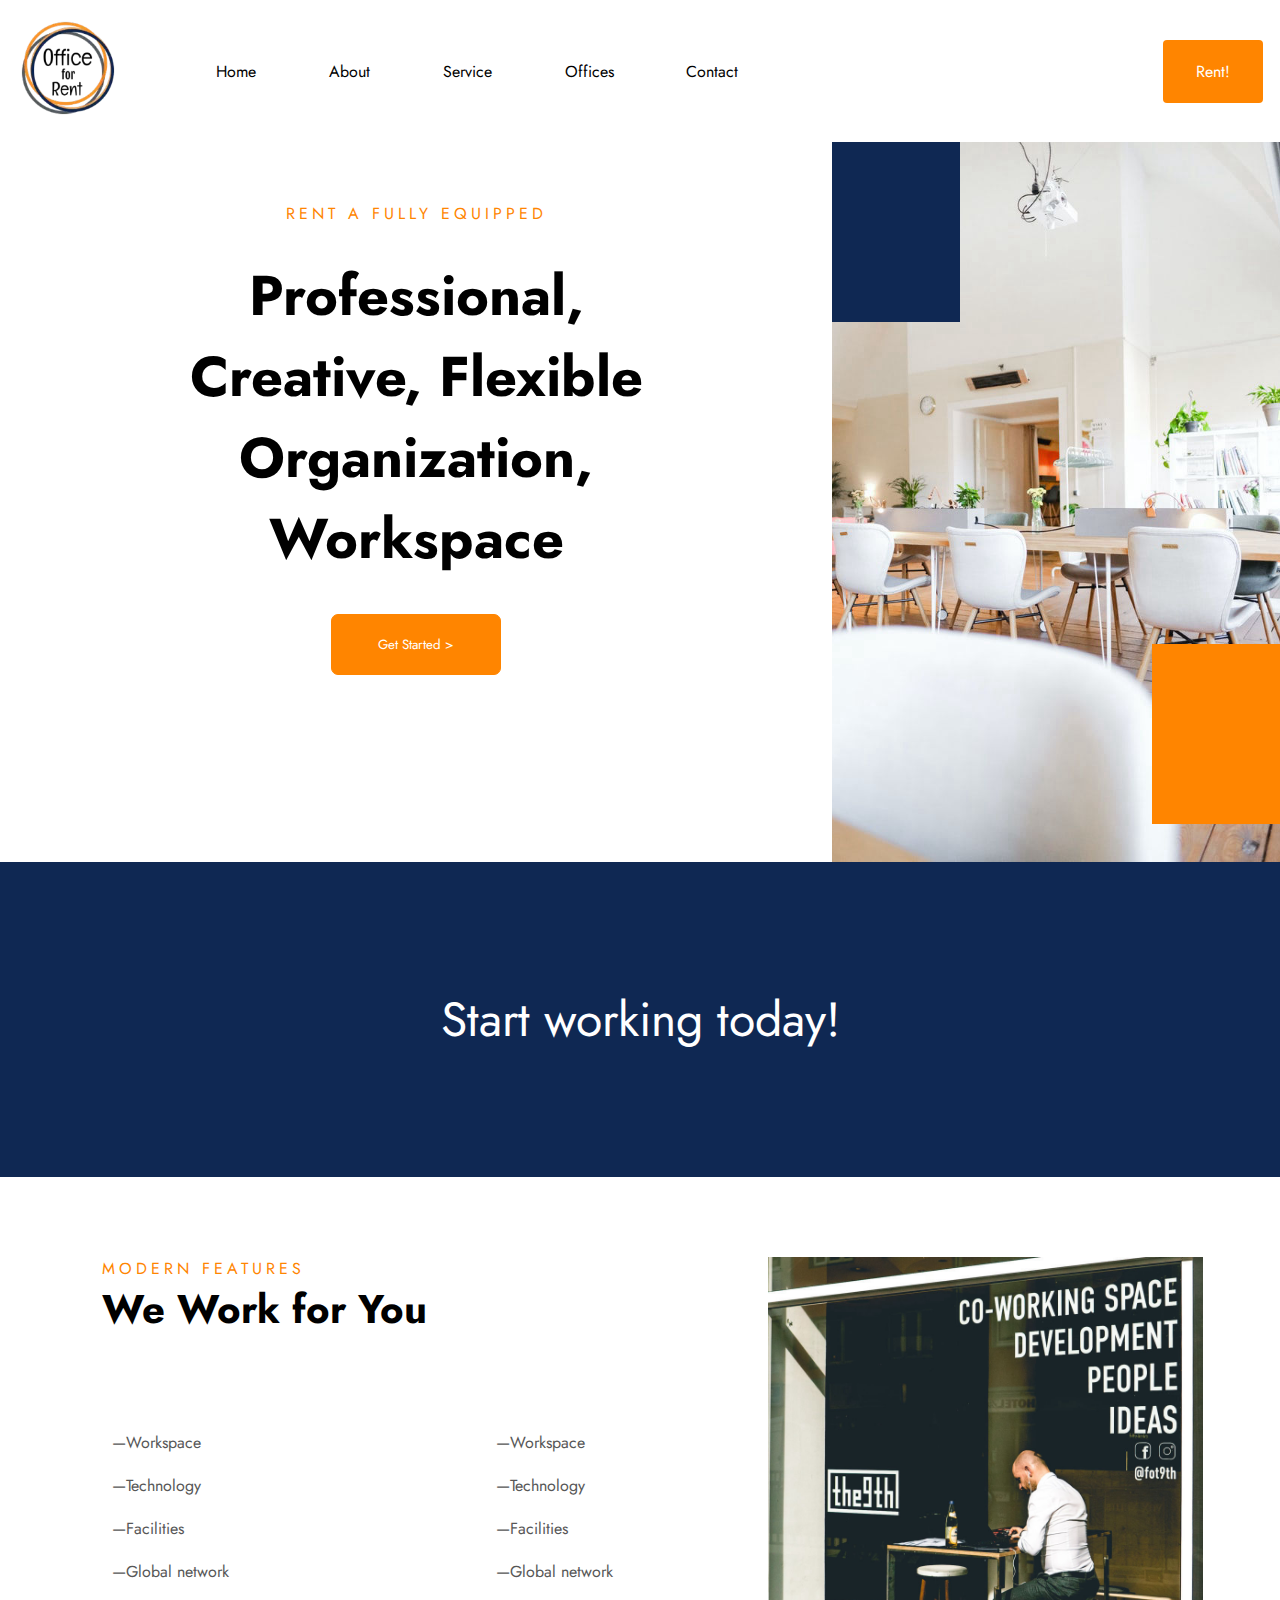
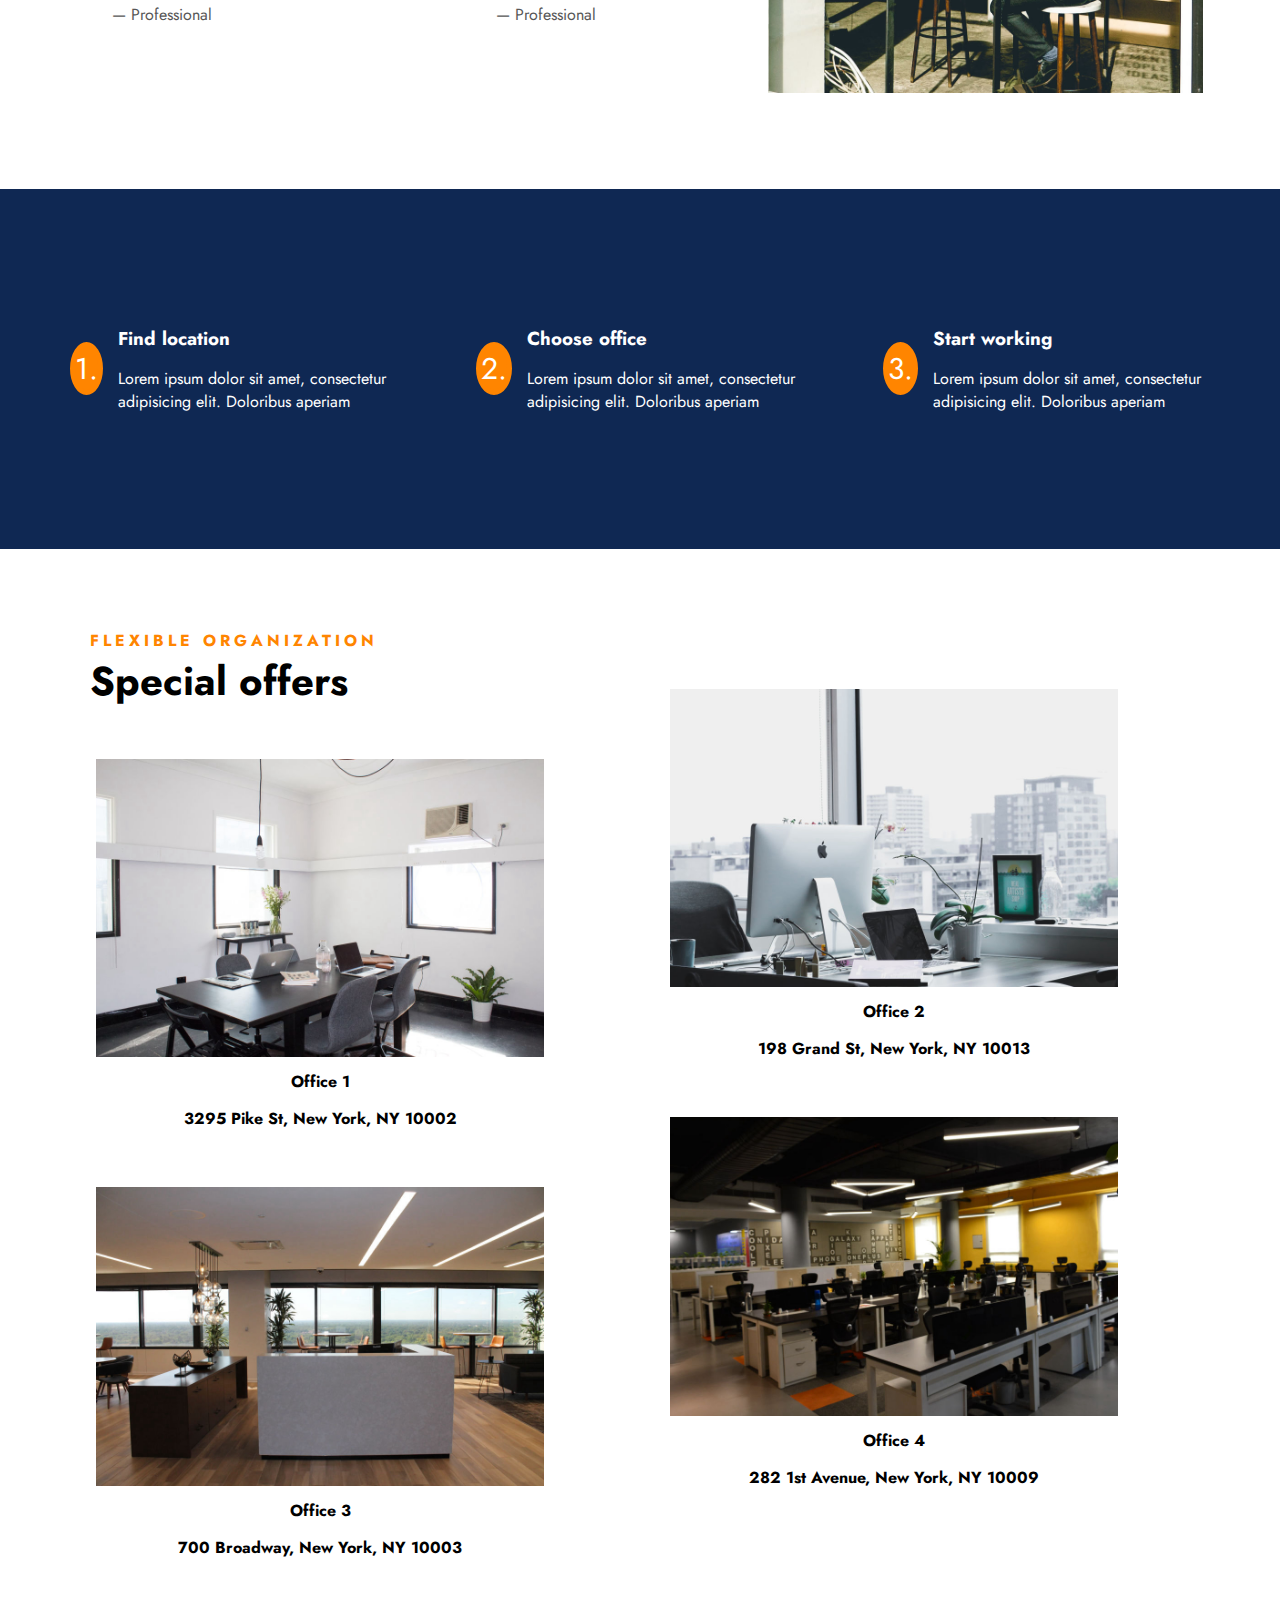
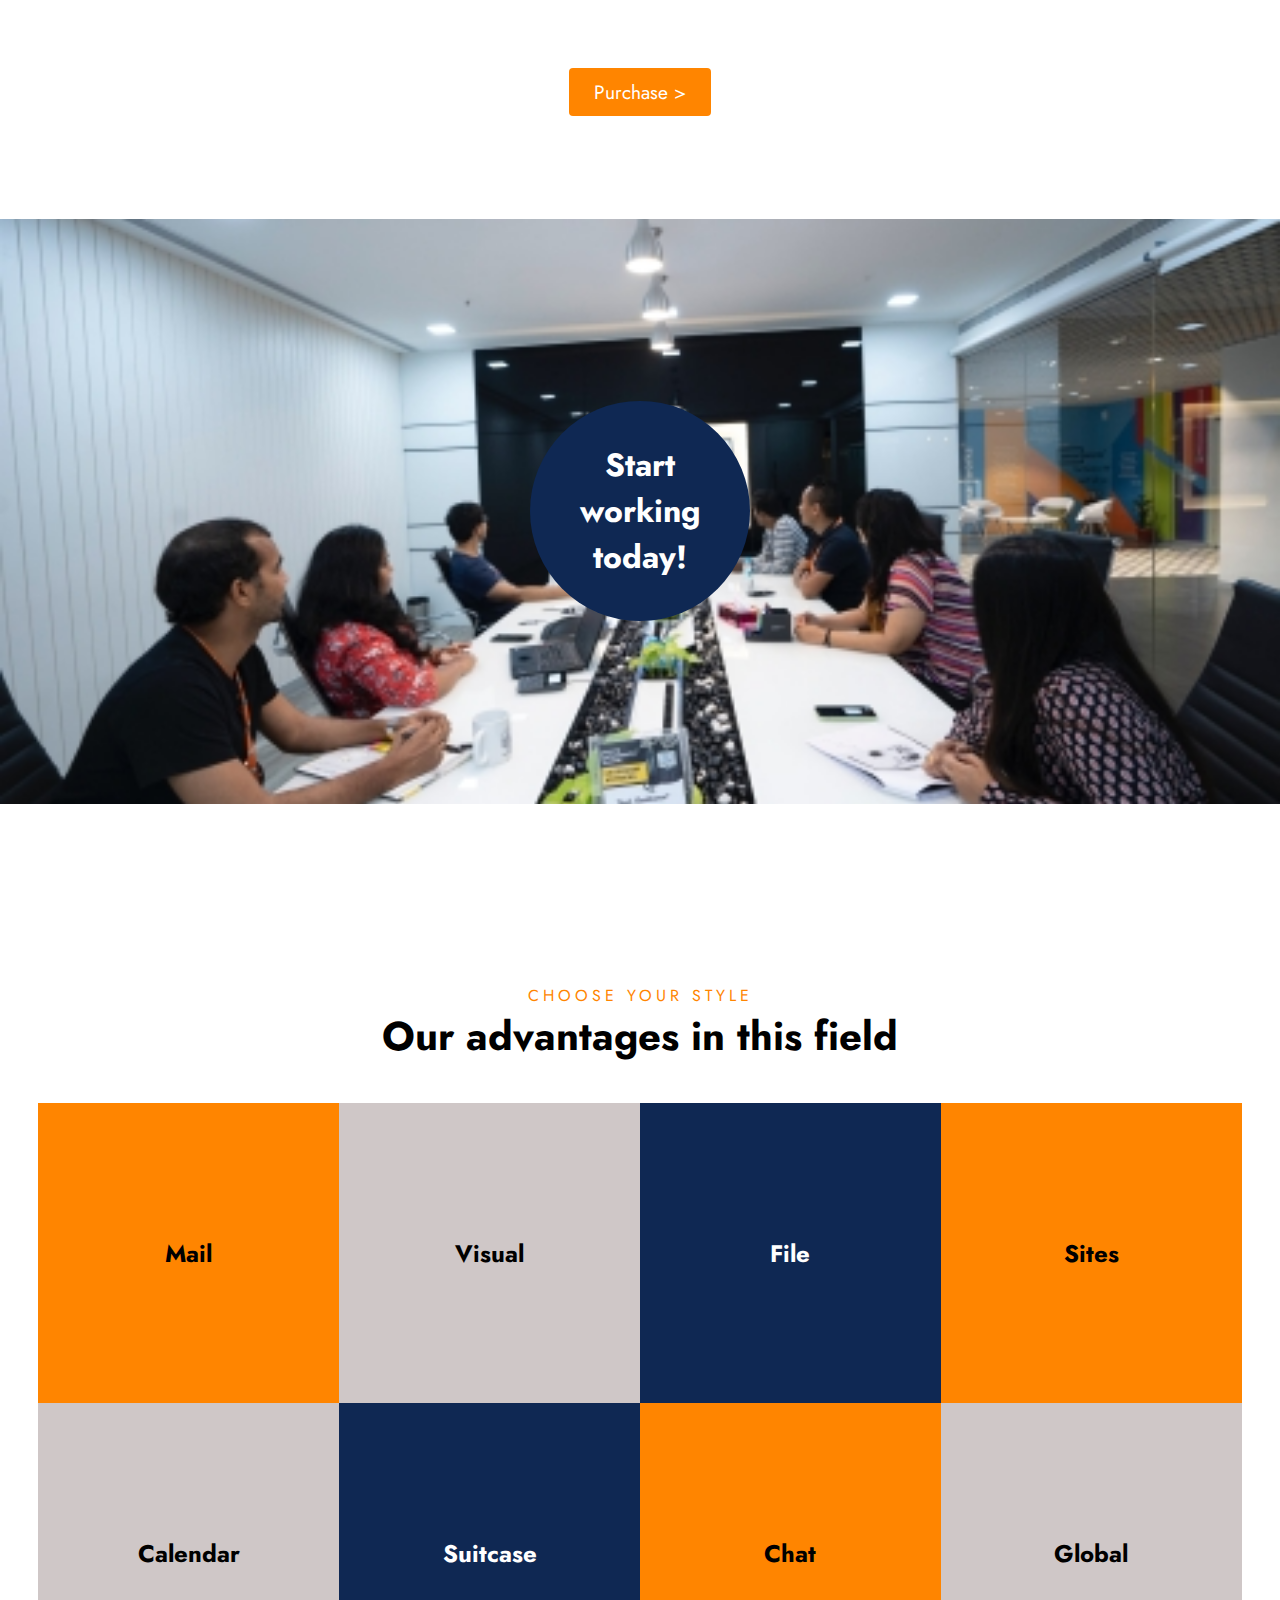
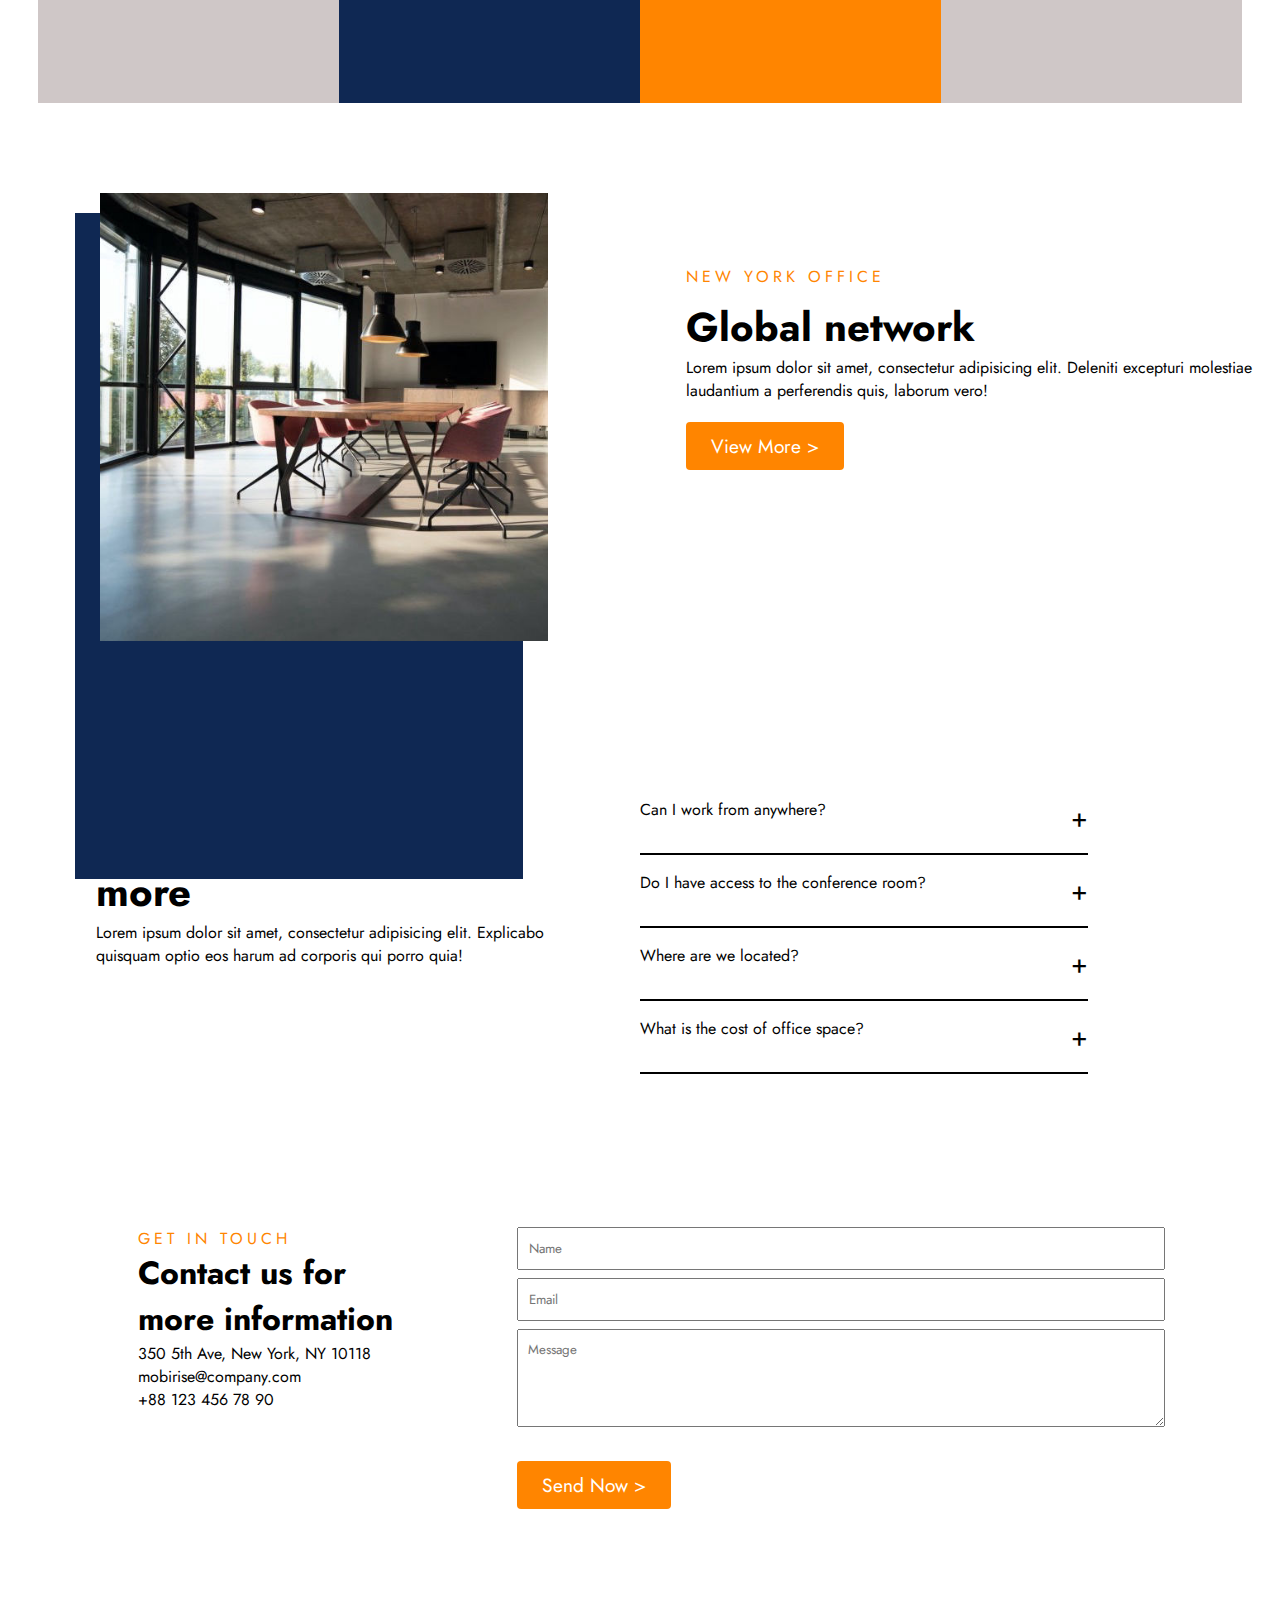
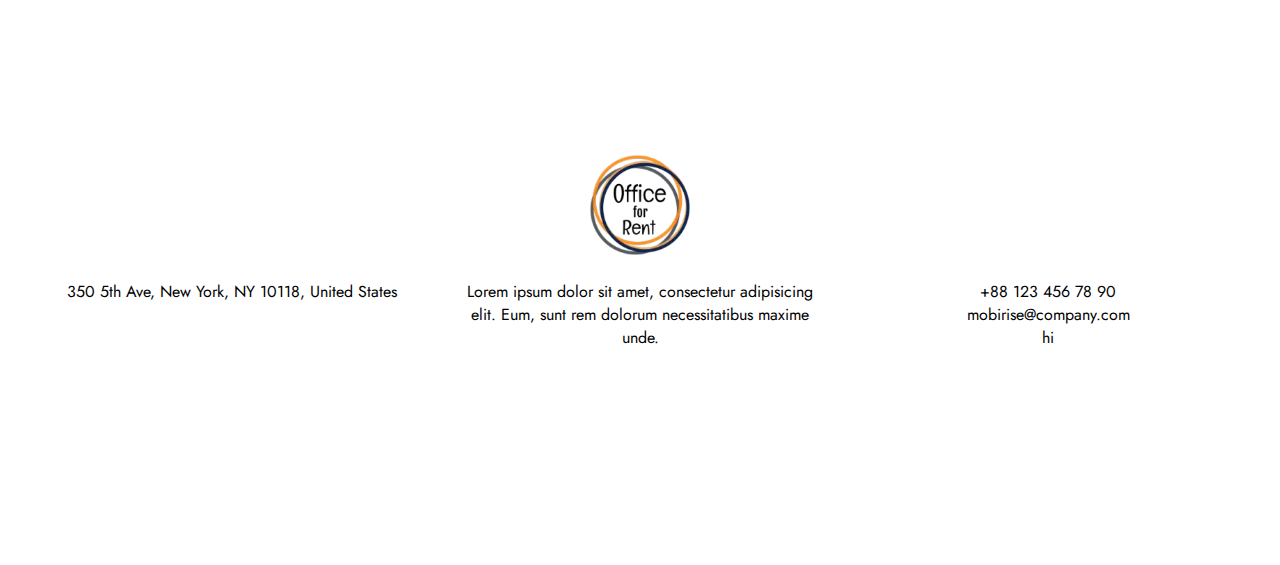
==== index.html @ c6bea509 "Update button index.html" ====
<!DOCTYPE html>
<html lang="en">

<head>
    <meta charset="UTF-8">
    <meta name="viewport" content="width=device-width, initial-scale=1.0">
    <title>home kavi</title>
    <link rel="stylesheet" href="styles.css">
    <link rel="icon" href="./images/logo-rent.png">
    <link rel="preconnect" href="https://fonts.googleapis.com">
    <link rel="preconnect" href="https://fonts.gstatic.com" crossorigin>
    <link href="https://fonts.googleapis.com/css2?family=Jost:ital,wght@0,100..900;1,100..900&display=swap"
        rel="stylesheet">
    <link rel="stylesheet" href="https://cdnjs.cloudflare.com/ajax/libs/font-awesome/6.6.0/css/all.min.css"
        integrity="sha512-Kc323vGBEqzTmouAECnVceyQqyqdsSiqLQISBL29aUW4U/M7pSPA/gEUZQqv1cwx4OnYxTxve5UMg5GT6L4JJg=="
        crossorigin="anonymous" referrerpolicy="no-referrer" />
</head>

<body>
    <header>
        <div class="logo"><img src="./images/logo-rent.png" alt=""></div>
        <nav>
            <a href="#">Home</a>
            <div class="dropdown">
                <a href="#">About</a>
                <div class="dropdown-content">
                    <a href="#" class="about-none">History</a><br>
                    <br>
                    <a href="#" class="about-none">Articles</a><br>
                    <br>
                    <a href="#" class="about-none">Offers</a>
                </div>
            </div>
            <a href="#">Service</a>
            <a href="#">Offices</a>
            <a href="#">Contact</a>
        </nav>
        <div class="rent">Rent!</div>
    </header>
    <main class="main">
        <div class="top-content">
            <div class="tagline1">
                <p>RENT A FULLY EQUIPPED</p>
                <h1>Professional, <br> Creative, Flexible <br> Organization,<br> Workspace</h1>
                <button class="btn">Get Started ></button>
            </div>
            <div class="img1"><img src="./images/img1.jpg" alt="">
                <div class="top-box"></div>
                <div class="bottom-box"></div>
            </div>
        </div>
    </main>
    <div class="start-working-today"> <span>Start working today!</span></div>
    <div class="modern-features">
        <div class="modern-features-content">
            <div class="heading">
                <p class="para-style">MODERN FEATURES</p>
                <h1 class="heading-style">We Work for You</h1>
            </div>
            <div class="unordered-list1">
                <ul>
                    <li>Workspace</li>
                    <li>Technology</li>
                    <li>Facilities</li>
                    <li>Global network</li>
                    <li> Professional</li>
                </ul>
            </div>
            <div class="unordered-list2">
                <ul>
                    <li>Workspace</li>
                    <li>Technology</li>
                    <li>Facilities</li>
                    <li>Global network</li>
                    <li> Professional</li>
                </ul>
            </div>
        </div>
        <div class="modern-features-img">
            <img src="./images/co-working.jpg" alt="co-working">
        </div>
    </div>
    <div class="kinding">
        <div class="steps">
            <div class="number">1.</div>
            <div class="kinding-content">
                <h3>Find location</h3>
                <p>Lorem ipsum dolor sit amet, consectetur adipisicing elit. Doloribus aperiam</p>
            </div>
        </div>
        <div class="steps">
            <div class="number">2.</div>
            <div class="kinding-content">
                <h3>Choose office</h3>
                <p>Lorem ipsum dolor sit amet, consectetur adipisicing elit. Doloribus aperiam</p>
            </div>
        </div>
        <div class="steps">
            <div class="number">3.</div>
            <div class="kinding-content">
                <h3>Start working</h3>
                <p>Lorem ipsum dolor sit amet, consectetur adipisicing elit. Doloribus aperiam</p>
            </div>
        </div>
    </div>
    <div class="special-offers">
        <div class="special-offers-content">
            <p class="para-style">FLEXIBLE ORGANIZATION</p>
            <h1 class="heading-style">Special offers</h1>
        </div>
        <div class="special-offers-img office1">
            <div class="hover-img"><img src="./images/office 1.jpg" alt=""></div>
            <p>Office 1</p>
            <p>3295 Pike St, New York, NY 10002</p>
        </div>
        <div class="special-offers-img office2">
            <div class="hover-img"><img src="./images/office 2.jpg" alt=""></div>
            <p>Office 2</p>
            <p>198 Grand St, New York, NY 10013</p>
        </div>
        <div class="special-offers-img office3">
            <div class="hover-img"><img src="./images/office 3.jpg" alt=""></div>
            <p>Office 3</p>
            <p>700 Broadway, New York, NY 10003</p>
        </div>
        <div class="special-offers-img office4">
            <div class="hover-img"><img src="./images/office 4.jpg" alt=""></div>
            <p>Office 4</p>
            <p>282 1st Avenue, New York, NY 10009</p>
        </div>
    </div>
    <div class="purchase">
        <button class="btn">Purchase ></button>
    </div>
    <div class="group-of-people">
        <div class="start-working-today-circle">
            <h1>Start working today!</h1>
        </div>
    </div>
    <div class="choose-your-style">
        <p class="para-style">CHOOSE YOUR STYLE</p>
        <h1 class="heading-style">Our advantages in this field</h1>
    </div>
    <div class="advantages-field">
        <div class="box orange box1">
            <i class="fa-sharp fa-regular fa-envelope"></i>
            <h2>Mail</h2>
            <p>Lorem ipsum dolor sit amet, consectetur adipisicing elit.</p>
        </div>
        <div class="box grey box2">
            <i class="fa-solid fa-desktop"></i>
            <h2>Visual</h2>
                <p>Lorem ipsum dolor sit amet, consectetur adipisicing elit.</p>
        </div>
        <div class="box blue box3">
            <i class="fa-regular fa-folder"></i>
            <h2>File</h2>
            <p>Lorem ipsum dolor sit amet, consectetur adipisicing elit.</p>
        </div>
        <div class="box orange box4">
            <i class="fa-solid fa-computer"></i>
            <h2>Sites</h2>
            <p>Lorem ipsum dolor sit amet, consectetur adipisicing elit.</p>
        </div>
        <div class="box grey box5">
            <i class="fa-sharp fa-solid fa-calendar-days"></i>
            <h2>Calendar</h2>
            <p>Lorem ipsum dolor sit amet, consectetur adipisicing elit.</p>
        </div>
        <div class="box blue box6">
            <i class="fa-sharp fa-solid fa-suitcase"></i>
            <h2>Suitcase</h2>
            <p>Lorem ipsum dolor sit amet, consectetur adipisicing elit.</p>
        </div>
        <div class="box orange box7">
            <i class="fa-regular fa-message"></i>
            <h2>Chat</h2>
            <p>Lorem ipsum dolor sit amet, consectetur adipisicing elit.</p>
        </div>
        <div class="box grey box8">
            <i class="fa-solid fa-globe"></i>
            <h2>Global</h2>
            <p>Lorem ipsum dolor sit amet, consectetur adipisicing elit.</p>
        </div>
    </div>
    <div class="global-network">
        <div class="global-network-img">
            <div class="background-img"></div>
            <div><img src="./images/global-network.jpg" alt=""></div>
        </div>
        <div class="global-network-content">
            <div>
                <p class="para-style">NEW YORK OFFICE</p>
                <h1 class="heading-style">Global network</h1>
                <p>Lorem ipsum dolor sit amet, consectetur adipisicing elit. Deleniti excepturi molestiae laudantium a perferendis quis, laborum vero!</p>
                <button class="btn">View More ></button>
            </div>
        </div>
    </div>
    <div class="frequently-asked-questions">
        <div class="easy-way-to-do-more">
            <div>
                <p class="para-style">FREQUENTLY ASKED QUESTIONS</p>
                <h1 class="heading-style">An easy way to do more</h1>
                <p>Lorem ipsum dolor sit amet, consectetur adipisicing elit. Explicabo quisquam optio eos harum ad corporis qui porro quia!</p>
            </div>
        </div>
        <div class="questions">
            <div>
                <p>Can I work from anywhere?</p>
                <button type="button" onclick="document.getElementById('paragraph1').style.display='block'">+</button>
            </div>
            <p id="paragraph1" class="click" style="display: none;">Lorem ipsum dolor sit amet consectetur adipisicing elit. Rerum expedita, sequi modi saepe maxime iste.</p>
            <div>
                <p>Do I have access to the conference room?</p>
                <button type="button" onclick="document.getElementById('paragraph2').style.display='block'">+</button>
            </div>
            <p id="paragraph2" class="click" style="display: none;">Lorem ipsum dolor sit amet consectetur adipisicing elit. Rerum expedita, sequi modi saepe maxime iste.</p>
            <div>
                <p>Where are we located?</p>
                <button type="button" onclick="document.getElementById('paragraph3').style.display='block'">+</button>
            </div>
            <p id="paragraph3" class="click" style="display: none;">Lorem ipsum dolor sit amet consectetur adipisicing elit. Rerum expedita, sequi modi saepe maxime iste.</p>
            <div>
                <p>What is the cost of office space?</p>
                <button type="button" onclick="document.getElementById('paragraph4').style.display='block'">+</button>
            </div>
            <p id="paragraph4" class="click" style="display: none;">Lorem ipsum dolor sit amet consectetur adipisicing elit. Rerum expedita, sequi modi saepe maxime iste.</p>
        </div>
    </div>
    <div class="contact">
        <div class="get-in-touch">
            <div>
                <p class="para-style">GET IN TOUCH</p>
                <h1 class="heading-style">Contact us for more information</h1>
                <p>350 5th Ave, New York, NY 10118</p>
                <p>mobirise@company.com</p>
                <p>+88 123 456 78 90</p>
            </div>
        </div>
        <div class="form">
            <form>
                <input type="text" name="name" id="" placeholder="Name">
                <input type="email" name="email" id="" placeholder="Email">
                <textarea name="textarea" id="" placeholder="Message" rows="4"></textarea>
                <button type="submit" class="btn">Send Now ></button>
            </form>
        </div>
    </div>
    <footer>
        <div class="footer-logo">
            <img src="./images/logo-rent.png" alt="logo">
        </div>
        <div class="info">
            <div>
                <address>350 5th Ave, New York, NY 10118, United States</address>
                <address>Lorem ipsum dolor sit amet, consectetur adipisicing elit. Eum, sunt rem dolorum necessitatibus maxime unde.</address>
                <div>
                    <p>+88 123 456 78 90</p>
                    <p>mobirise@company.com</p>
                    <span>hi</span>
                </div>
            </div>
        </div>
    </footer>
</body>
</html>
---- styles.css ----
:root{
    --black:black;
    --orange:#ff8500;
    --darkorange:#6b3d0b;
    --blue:#0f2853;
    --darkblue:#0e1b31;
    --grey:#777777;
    --white:white;
    --lightblack:rgb(87, 87, 87);
    
}
*{
    margin: 0;
    padding:0;
    box-sizing: border-box;
    font-family: "Jost", sans-serif;
    font-optical-sizing: auto;
    font-weight: weight;
    font-style: normal;

}
header{
    display: flex;
    justify-content:space-between;
    padding: 17px;

}
header .logo img{
    width: 8vw;
    height: auto;
}
nav,.rent{
    align-self: center;
    padding-right: 20px;
}
nav{
    display: flex;
    width: 50vw;
    justify-content: space-around;
    position: relative;
    right: 13vw;
    padding-left: 25px;
    font-family: 'Jost', sans-serif;
}
nav a{
    color: var(--black);
    text-decoration: none;
}
.dropdown {
    position: relative;
    display: inline-block;
  }
  
  .dropdown-content {
    display: none;
    position: absolute;
    border-radius:6px ;
    background-color: #f9f9f9;
    min-width: 120px;
    box-shadow: 0px 8px 16px 0px rgba(0,0,0,0.2);
    padding: 18px 16px;
    z-index: 1;
    top:18px;
    left:27%;
  }
  .dropdown:hover .dropdown-content{
    display: block;
  }
  @media screen and (max-width:700px) {
    nav{
        display: none;
    }
    header .logo img{
        width: 15vw;
        height: auto;
    }
    
  }
.rent{
    color: var(--white);
    background-color: var(--orange);
    border-radius: 4px;
    padding: 20px 25px;
    width: 100px;
    transition: all .5s;
    text-align: center;
}
.rent:hover{
    background-color: var(--darkorange);
}

.tagline1{
    display: flex;
    flex-direction: column;
    text-align: center;
    padding: 20px 40px;
    width: 65vw;
}
.tagline1 p{
 color: var(--orange); 
 padding: 40px 10px 15px 10px;
 letter-spacing: 4px;  
}
.tagline1 h1{
    font-size: 3.5em;
    padding: 15px 0;  
}
@media screen and (max-width:600px) {
    .tagline1 h1{
        font-size: 2em;
        padding: 5px 0;  
    }
}
.tagline1 button{
    width: 170px;
    padding: 20px 27px;
    margin-top: 20px;
    color: var(--white);
    border: 1px solid var(--orange);
    background-color: var(--orange);
    position: relative;
    left: 50%;
    transform: translate(-50%);
    border-radius: 7px;
    transition: all .5s;
}
.btn:hover{
    background-color: var(--darkorange);
}
.top-content{
    display: flex;
}
.img1{
    width: 35vw;
    position: relative;
    display: flex;
}
.img1 img{
    object-fit: cover;
    width: 35vw;
    height: 80vh;  
}
.top-box, .bottom-box{
    height: 20vh;
    width: 10vw;
    position: absolute;
    background-color: var(--blue);
}
.bottom-box{
    right: 0;
    bottom: 38px;
    background-color: var(--orange);
    
}

@media screen and (max-width:1000px) {
    .top-content{
        display: block;
    }
    .tagline1{
        width: 100%;
    }
    .img1{
        width: 100%;
    }
    .img1 img{
        width: 100vw;
    }
    .top-box, .bottom-box{
        display: none;
    }
}
.start-working-today{
    width: 100%;
    height: 35vh;
    background-color: var(--blue);
    color: var(--white);
    font-size: 3em;
    text-align: center;
    display: flex;
    justify-content: center;
    align-items: center;
    transition: all 0.4s ease-in-out;
}
.start-working-today:hover{
    background-color:var(--darkblue) ;
}
.modern-features{
    display: flex;
    padding-top: 80px;
    margin-bottom: 90px;
}
.modern-features-img{
    width: 40vw;
}
.modern-features-img img{
    width:85%
}
.para-style{
    color: var(--orange);
    letter-spacing: 4px;
}
.heading-style{
    font-family: 'Jost', sans-serif;
    font-size: 2.5rem;
}
.modern-features-content{
    width: 60vw;
    display: grid;
    grid-template-columns: repeat(2,minmax(100px,1fr));
    grid-template-areas: 
    "h h"
    "u1 u2";
    position: relative;
    left: 50%;
    transform: translate(-70%);
}
.heading{ 
    grid-area: h;
     
}
.unorder-list1{
    grid-area: u1;
}

.unorder-list2{
    grid-area: u2;
}

.modern-features .modern-features-content ul{
    padding-top: 20px;
    color: var(--lightblack);
    list-style-type:none;
}
.modern-features .modern-features-content ul li{
    padding: 10px;
}
.modern-features .modern-features-content ul li::before{
    content: '\2014';
}
@media screen and (max-width:1000px) {
    .modern-features{
        
        position: relative;
        flex-direction: column;
    }
    .modern-features-img{
        position: relative;
        left: 50%;
        transform: translate(-70%);
        padding-top: 30px;
        order: 1;
    }
    .modern-features-img img{
        width: 140%;
        margin-bottom: 20%;
    }
    .modern-features-content{
        width: 70vw;
        display: grid;
        grid-template-columns: auto;
        grid-template-areas: 
        "h "
        "u1 "
        "u2 ";
        padding-left: 60px;
        order: 2;
    }
    
}
.kinding{
    display: flex;
    background-color: var(--blue);
    color: var(--white);
    font-family: 'Jost', sans-serif;
    padding: 20px 30px; 
    height: 40vh; 
}
.kinding .steps{
    display: flex;
    align-content: center;
    padding: 20px 40px;
}
.kinding .steps .number{
    background-color: var(--orange);
    border-radius: 50%;
    align-self: center;
    font-size: 30px;
    border: 5px solid var(--orange);
}
.kinding-content{
    padding-left: 15px;
    height: auto;
    align-self: center;
}
.kinding-content p{
    padding-top: 15px;
}
@media screen and (max-width:1000px) {
    .kinding{
        display: block;
        height: auto;
    }
}
.special-offers{
    margin-top: 80px;
    font-weight: bold;
    display: grid;
    grid-template-columns:1fr 1fr;
    grid-template-areas: 
    "content content"
    "off1 off2"
    "off3 off4";
    position: relative;
}
.special-offers-content{
    grid-area: content ;
    position: absolute;
    left: 7vw;
}
.office1{
    grid-area: off1;
    margin-top: 130px;
}
.office2{
    grid-area: off2;
}
.office3{
    grid-area: off3;
    margin-top: 50px;
}
.office4{
    grid-area: off4;
}
.special-offers-img{
    width: calc(50vw-16px);
    text-align: center;
}
.special-offers-img p{
    padding: 7px;
}
.special-offers-img img{
    width: 35vw;
}
.special-offers .office2,.special-offers .office4{
    position: absolute;
    bottom: 70px;
    left:30px
}
.special-offers .special-offers-img .hover-img img{
    transition: all .4s ease;
    bottom: 0px;

}
.special-offers .special-offers-img .hover-img img:hover{
    position: relative;
    bottom: 10px;
}
/* Media query for smaller screens (single column) */
@media (max-width: 768px) {
    .special-offers {
        grid-template-columns: 1fr;
        grid-template-areas: 
        "content"
        "off1"
        "off2"
        "off3"
        "off4";
    }
    .special-offers-img {
        width: 100%;
        margin-top: 0px;
        position: relative;
        bottom: 0;
        left: 0;
    }
    .special-offers-img .hover-img img{
        width: 70%;
    }
    .office1{
        margin-top: 120px;
    }
    .office2,
    .office3,
    .office4 {
        margin-top: 20px;
    }

    .special-offers .office2,
    .special-offers .office4 {
        position: relative;
        bottom: 0;
        left: 0;
    }
} 
.purchase{
    display: flex;
    justify-content: center;
    margin: 8vw;
    
}
.purchase button{
    background-color: var(--orange);
    border-radius: 4px;
    padding: 10px 25px;
    font-size: larger;
    color: var(--white);
    transition: all .5s;
    border: none;

}

.group-of-people{
    height: 65vh;
    background-image: url('./images/group\ of\ people.jpg');
    background-size: cover;
    background-position: center;
    display: flex;
    justify-content: center;
    align-items: center;
}
.group-of-people .start-working-today-circle{
    background-color: var(--blue);
    border-radius: 50%;
    height: 220px;
    width: 220px;
    text-align: center;
    color: var(--white);
    display: flex;
    align-items: center;
    transition: all .4s;
    padding: 0 10px;
}
.group-of-people .start-working-today-circle:hover{
    height: 250px;
    width: 250px;
    background-color: var(--darkblue);
    padding: 0 30px;
}
.choose-your-style{
    text-align: center;
    margin-top: 20vh;
}
.advantages-field {
    display: grid;
    grid-template-columns: repeat(4, 1fr);
    padding: 3vw;
    height: 100%;
}

.box {
    position: relative;
    display: flex;
    flex-direction: column;
    justify-content: center;
    align-items: center;
    text-align: center;
    padding: 110px 20px;
    overflow: hidden; 
    box-sizing: border-box; 
    height: 300px; 
}
.box1 i,.box4 i,.box7 i{
    color: var(--white);
}

.orange {
    background-color: var(--orange);
}

.grey {
    background-color: rgb(207, 199, 199);
}

.blue {
    background-color: var(--blue);
    color: var(--white);
}

.box i {
    font-size: 60px;
    transition: transform 0.3s ease; 
}
@media screen and (min-width: 1000px) {
    .box h2 {
        margin: 10px 0; 
        transition: transform 0.3s ease; 
    }
    
    .box p {
        position: absolute;
        bottom: 25px; 
        opacity: 0; 
        transform: translateY(45px);
        transition: opacity 0.3s ease, transform 0.3s ease; 
    }
    .box:hover i, 
    .box:hover h2 {
        transform: translateY(-15px);
    }

    .box:hover p {
        opacity: 1; 
        transform: translateY(-30px); 
    }
}

@media screen and (max-width: 990px) {
    .advantages-field {
        grid-template-columns: repeat(2, 1fr);
    }
    .box {
        height: 300px; 
    }
}

@media screen and (max-width: 768px) {
    .advantages-field {
        grid-template-columns: repeat(1, 1fr);
    }
    .box {
        height: 300px; 
    }
}
.global-network{
    display: flex;
    position: relative;
    margin-top: 4vw;
}
.global-network .global-network-img {
    width: 75vw;
    z-index: 1;
    transition: transform 0.3s ease; 
    /* border: 1px solid; */
    padding-left: 100px;
    position: relative; 
}
.global-network .global-network-img img {
    width: 35vw;
    transition: transform 0.3s ease; 
}

.global-network .global-network-img .background-img {
    width: 35vw;
    height: 74vh;
    background-color: var(--blue);
    position: absolute;
    left: 75px;
    top: 20px;
    z-index: -1;
    transition: transform 0.3s ease; 
}
.global-network .global-network-img:hover img {
    transform: translate(-25px, 20px); 
}
.global-network .global-network-img:hover .background-img {
    transform: translate(20px, -20px); 
}
.global-network-content{
    margin-top: 8vh;
}
.global-network-content button{
    background-color: var(--orange);
    border: none;
    border-radius: 4px;
    padding: 10px 25px;
    font-size: larger;
    color: var(--white);
    margin-top: 20px;
    transition: all .5s;

}
@media screen and (max-width:1000px) {
    .global-network{
        display: block;
    }
    .global-network .global-network-img img{
        width: 70vw;
        height: 74vh;
    }
    .global-network .global-network-img .background-img{
        width: 70vw;
        height: 74vh;
    }
    .global-network-content{
        display: flex;
        justify-content: center;
    }
    .global-network-content div{
        width: 80%;
    }
}
.global-network-content h1{
    padding-top: 10px;
}
.frequently-asked-questions{
    margin-top: 15vh;
    display: flex;
    width: 100%;
}
.frequently-asked-questions .easy-way-to-do-more{
    width: 50%;
    display: flex;
    justify-content: center;
}
.frequently-asked-questions .easy-way-to-do-more div{
    width: 70%;
}
.frequently-asked-questions .questions{
    width: 50%;
}
.frequently-asked-questions .questions div{
    display: flex;
    justify-content: space-between;
    padding: 2.5% 0;
    border-bottom: 2px solid;
    width: 70%;
}
.frequently-asked-questions .questions div button{
    border: none;
    font-size: 27px;
    background-color: var(--white);
}
@media screen and (max-width:1000px) {
    .frequently-asked-questions{
        display: block;
    }
    .frequently-asked-questions .easy-way-to-do-more{
        width: 100%;
    
    }
    .frequently-asked-questions .questions{
        width: 100%;
        display: flex;
        flex-direction: column;
        align-items: center;
        margin-top: 4%;
    }
}
.contact{
    display: flex;
    padding: 2%;
    margin-top: 10%;
    justify-content: center;
    width: 100%;
}
/* .contact .get-in-touch{
    width: calc(60%-8px);
}
.form{
    width: calc(40%-8px);
} */
.contact .get-in-touch{
    display: flex;
    justify-content: center;
    /* border: 1px solid; */
}
.contact .get-in-touch div{
    width: 60%;
}
.contact .get-in-touch div h1{
    font-size: 2em;
}
form input,textarea{
    width: 90%;
    padding: 10px;
    margin-bottom: 8px;
}
form button{
    background-color: var(--orange);
    border: none;
    border-radius: 4px;
    padding: 10px 25px;
    font-size: larger;
    color: var(--white);
    margin-top: 20px;
    transition: all .5s;
}
@media screen and (max-width:995px) {
    .contact{
        display: block;
    }
    .contact .get-in-touch div{
        width: 90%;
    }
    form{
        display: flex;
        flex-direction: column;
        align-items: center;
        align-content: center;
        margin-top: 30px;
    }
    form button{
        align-self: flex-start;
        margin-left: 28px;
    }
}
footer{
    height: 70vh;
    display: flex;
    flex-direction: column;
    justify-content: center;
}
footer .footer-logo{
    display: flex;
    justify-content: center;
    padding-bottom: 20px;
}
footer .footer-logo img{
    width:110px;
}
footer .info{
    display: flex;
    justify-content: center;
}
footer .info>div{
    display: flex;
    justify-content: space-around;
}
footer .info div address,footer .info div div{
    width:30%;
    text-align: center;
}
@media screen and (max-width:770px) {
    footer .info>div{
        display: block;
        text-align: center;
        width: 75%;
    }
    footer .info div address,footer .info div div{
        width:100%;
    }
    
}
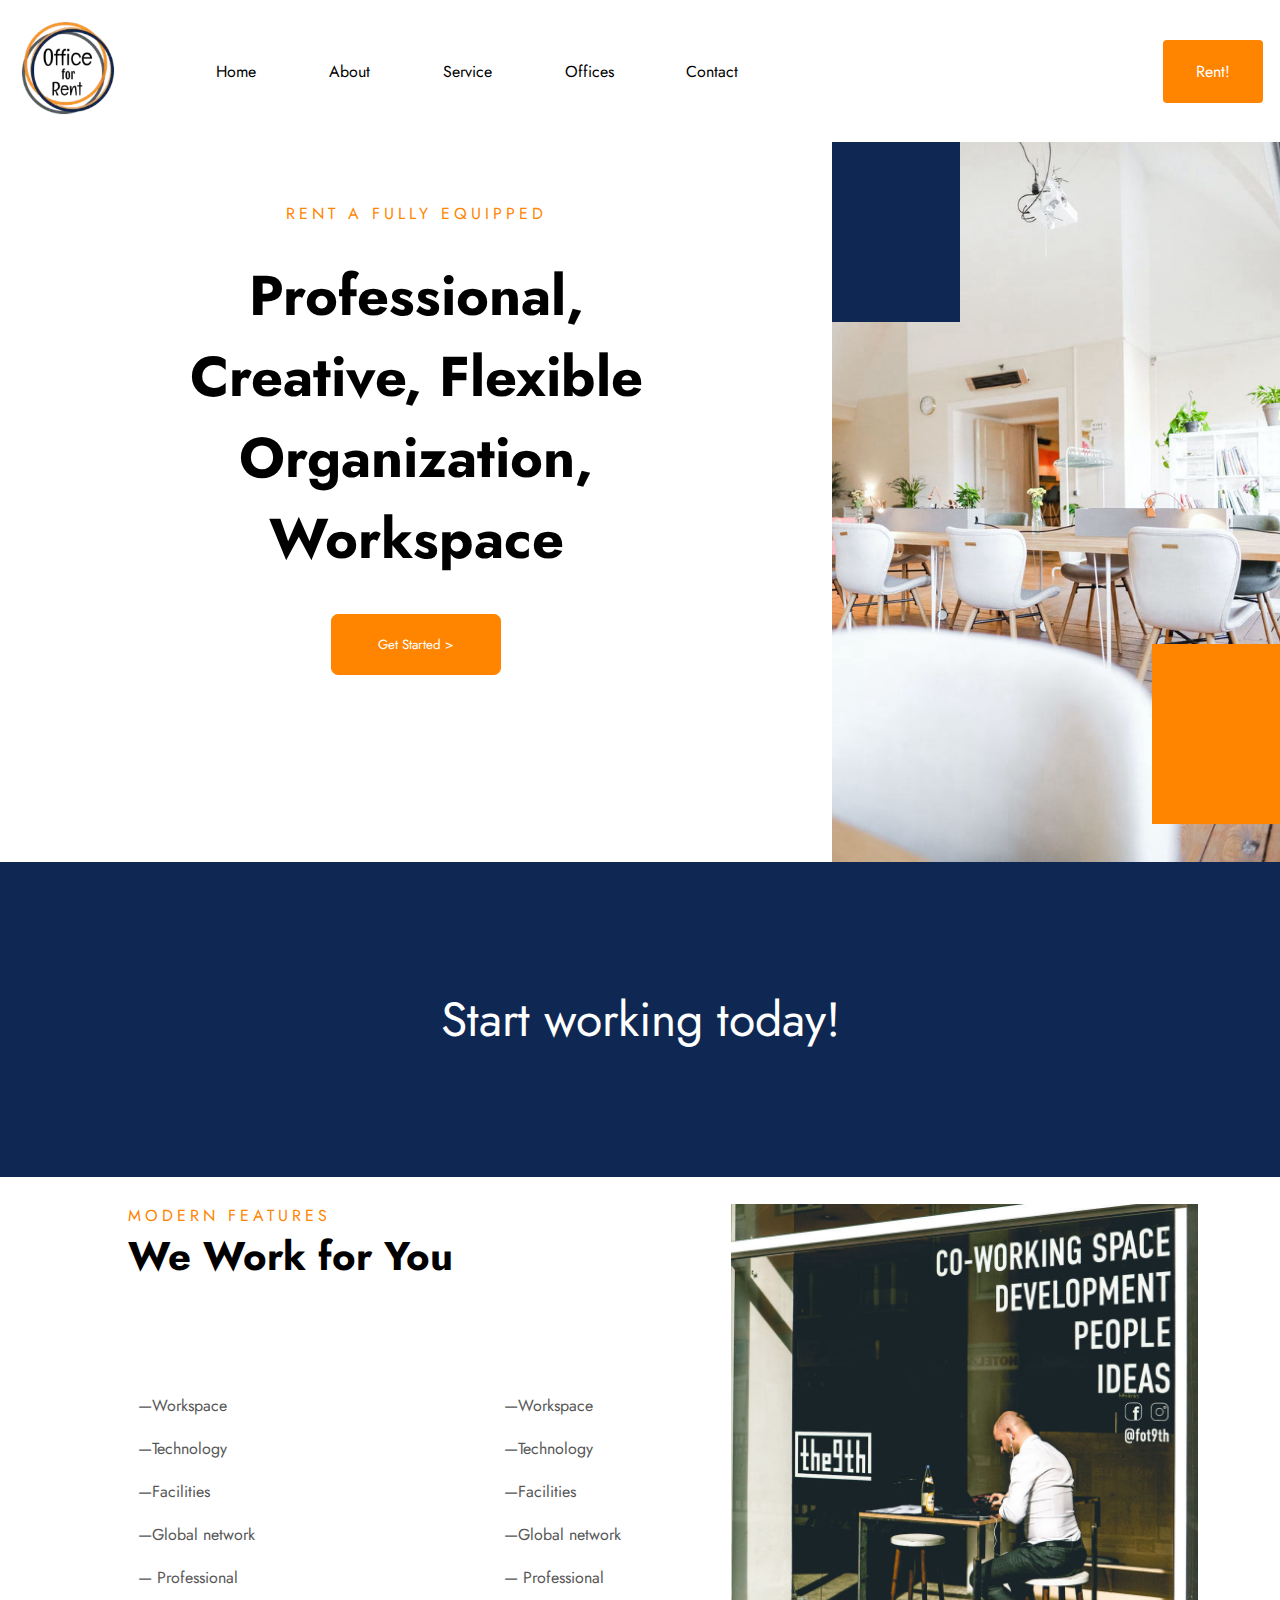
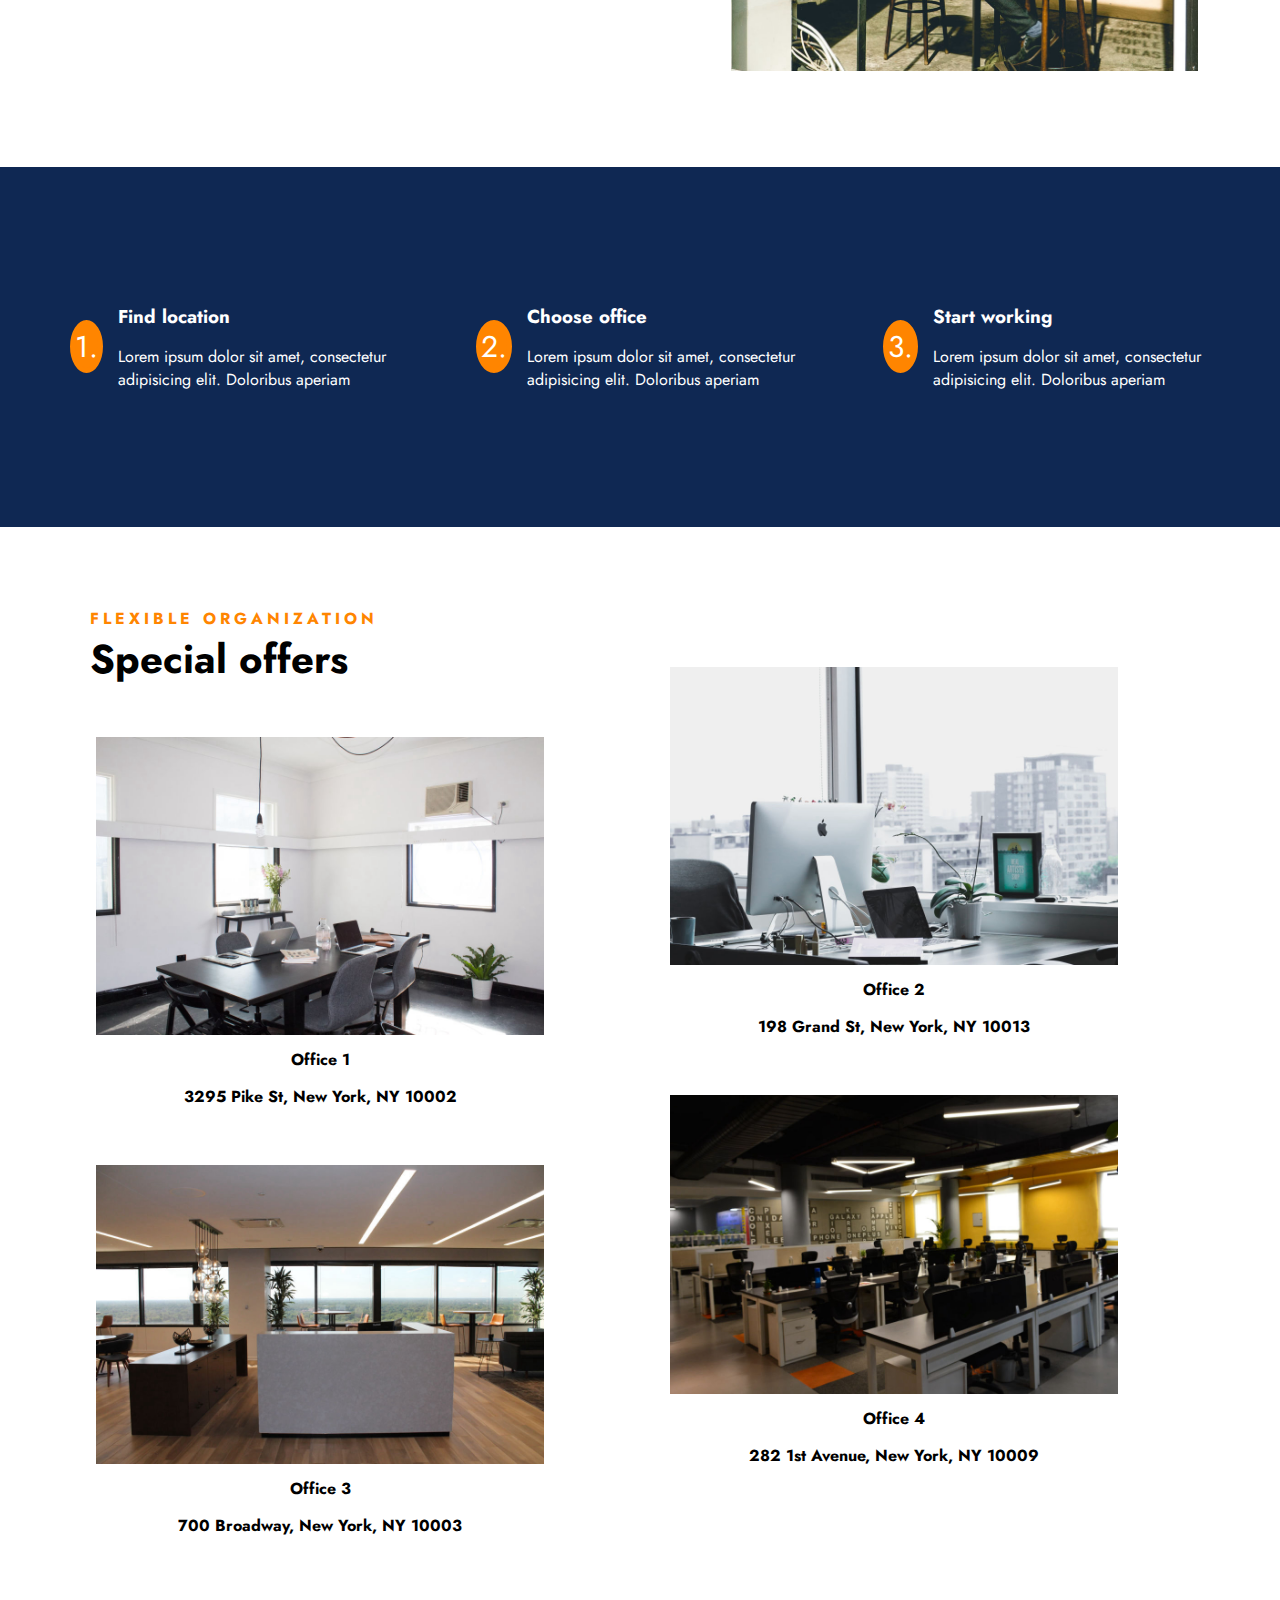
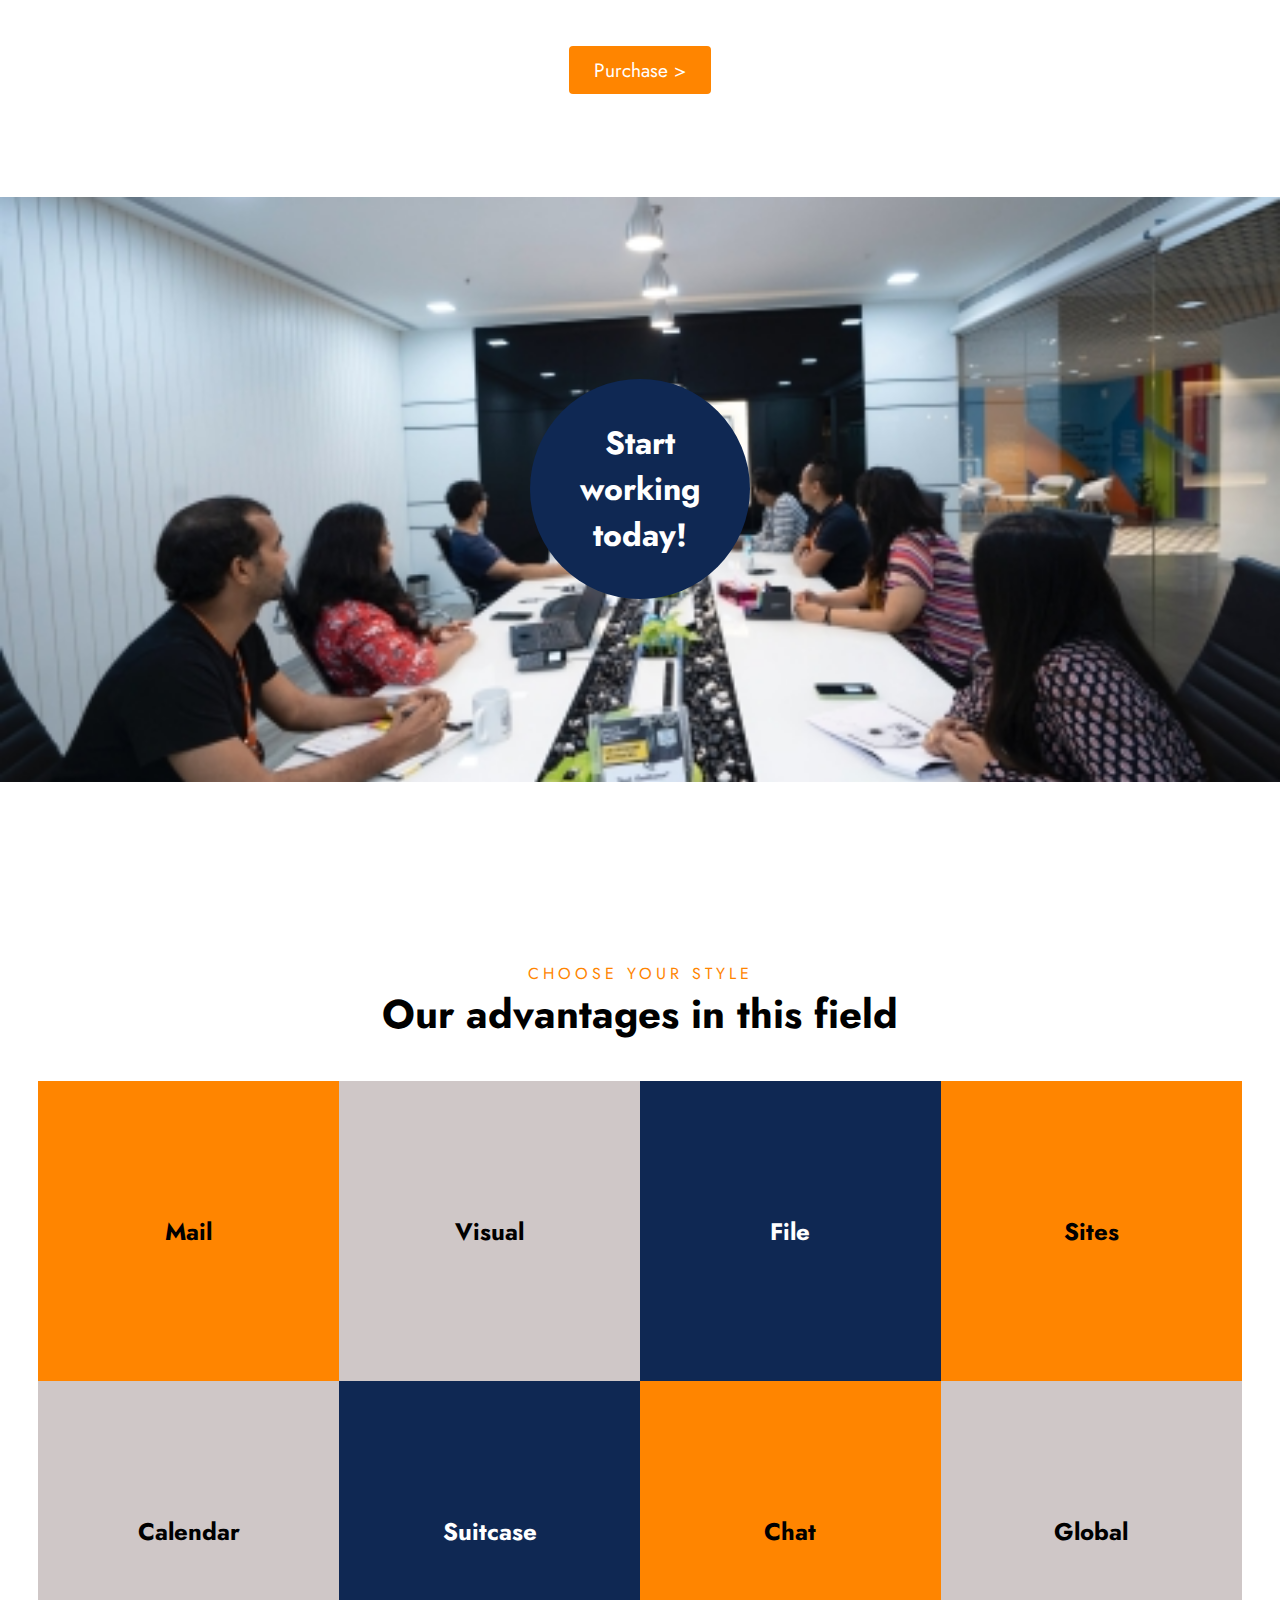
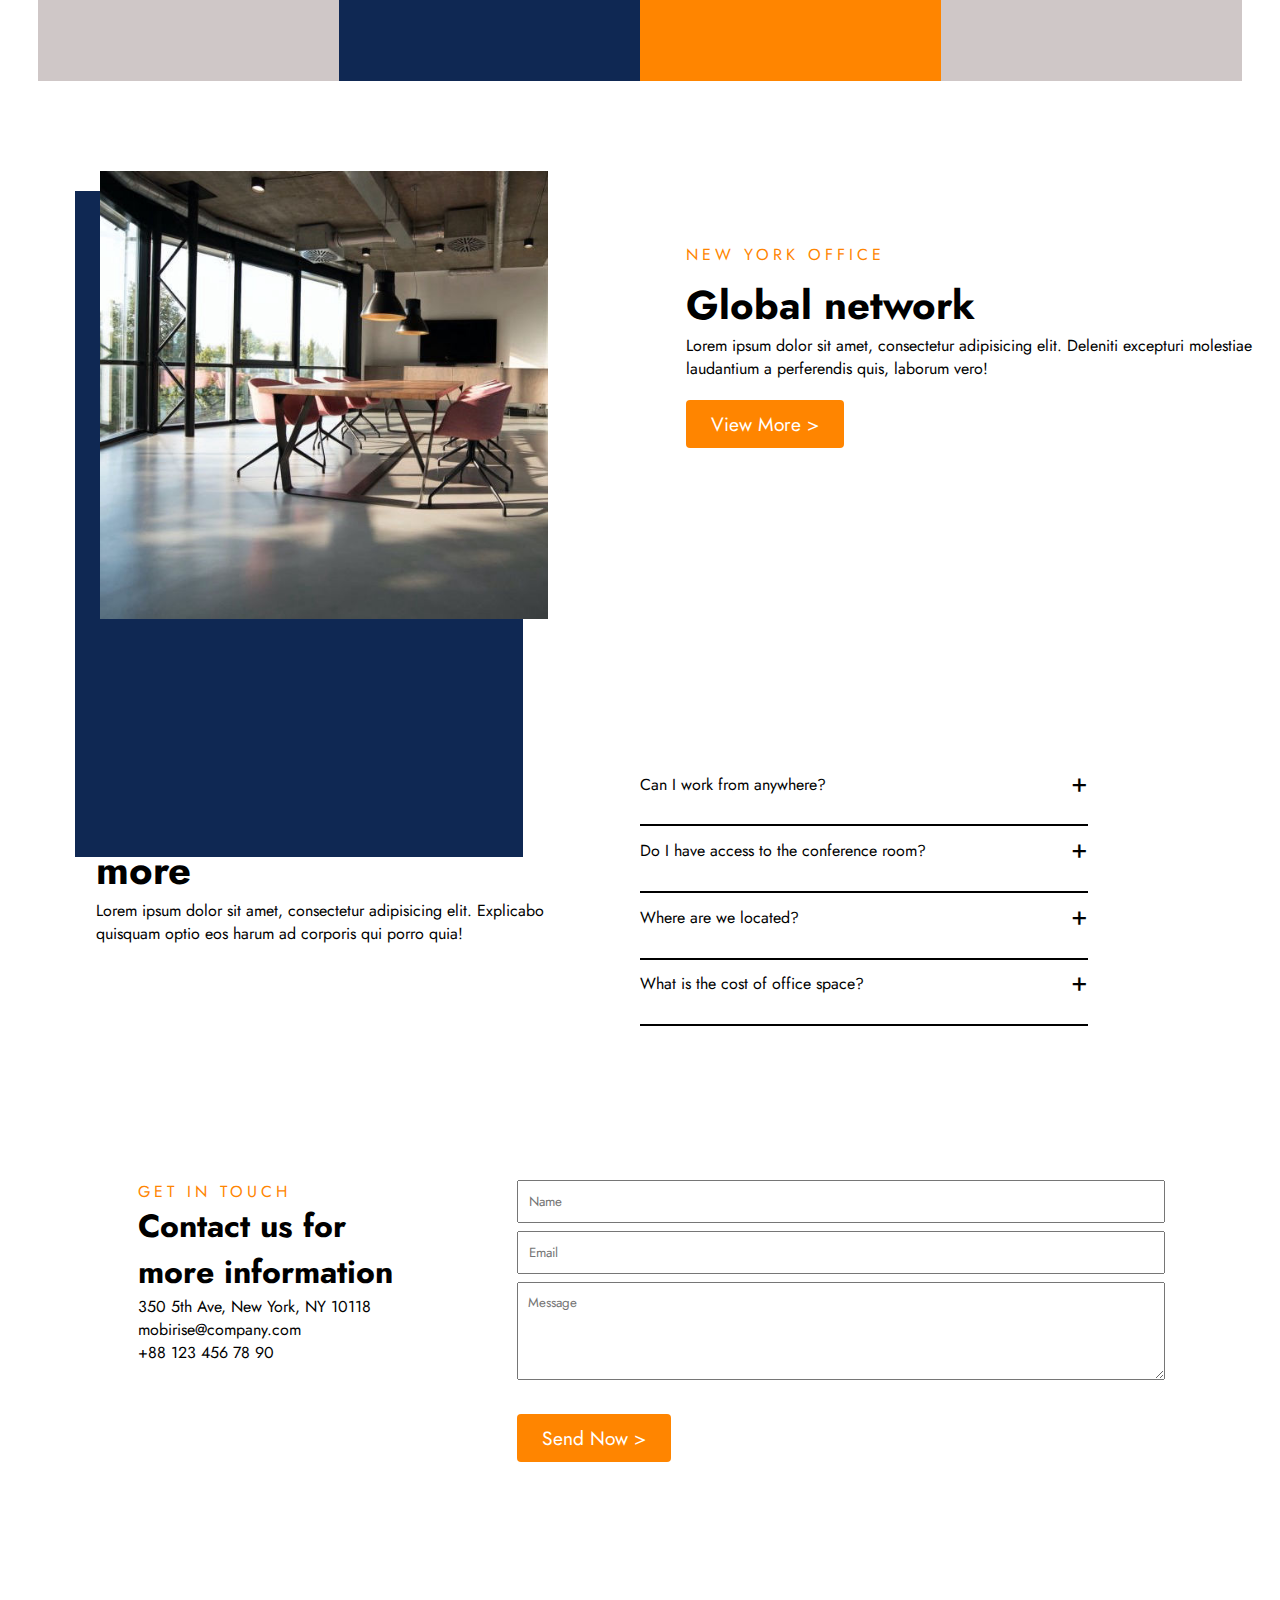
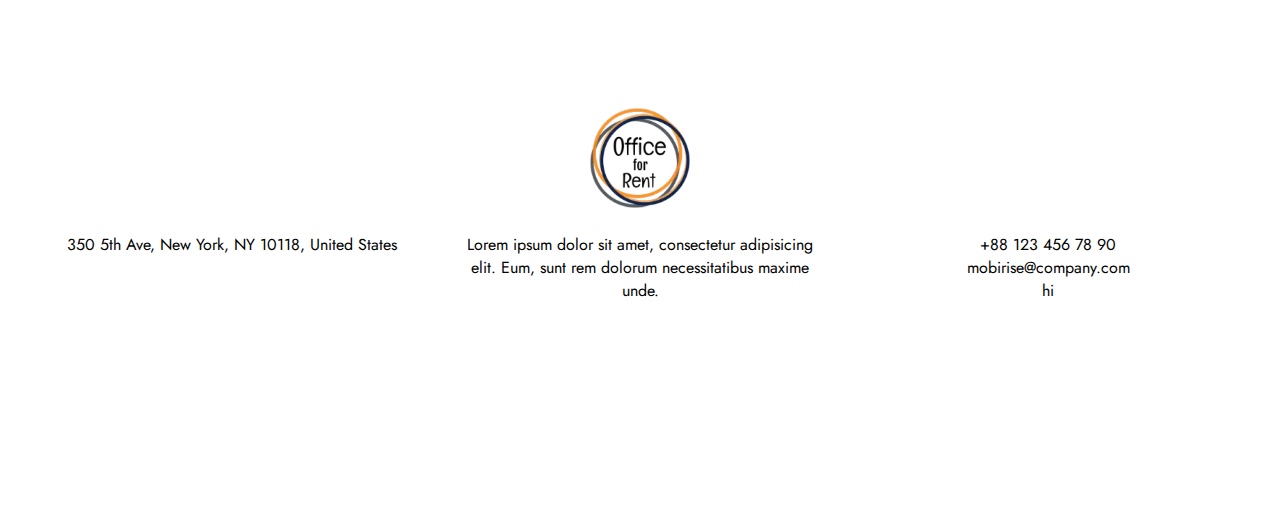
==== commit bb449660: "update" ====
--- a/index.html
+++ b/index.html
@@ -264,4 +264,4 @@
         </div>
     </footer>
 </body>
-</html>
+</html>--- a/styles.css
+++ b/styles.css
@@ -187,11 +187,11 @@
 }
 .modern-features{
     display: flex;
-    padding-top: 80px;
+    padding-top: 3vh;
     margin-bottom: 90px;
 }
 .modern-features-img{
-    width: 40vw;
+    width: 45vw;
 }
 .modern-features-img img{
     width:85%
@@ -251,8 +251,12 @@
         padding-top: 30px;
         order: 1;
     }
+    .modern-features-img{
+        width: 80vw;
+        transform: translatex(-50%);
+    }
     .modern-features-img img{
-        width: 140%;
+        width: 100%;
         margin-bottom: 20%;
     }
     .modern-features-content{
@@ -481,7 +485,7 @@
     font-size: 60px;
     transition: transform 0.3s ease; 
 }
-@media screen and (min-width: 1000px) {
+/* @media screen and (min-width: 1000px) {
     .box h2 {
         margin: 10px 0; 
         transition: transform 0.3s ease; 
@@ -502,6 +506,37 @@
     .box:hover p {
         opacity: 1; 
         transform: translateY(-30px); 
+    }
+} */
+@media screen and (min-width: 1000px) {
+    .box h2 {
+        transition: transform 0.3s ease; 
+    }
+    
+    .box p {
+        position: absolute;
+        bottom: 50px; 
+        opacity: 0; 
+        transform: translateY(45px);
+        transition: opacity 0.3s ease, transform 0.3s ease; 
+    }
+    .box:hover i, 
+    .box:hover h2 {
+        transform: translateY(-15px);
+    }
+
+    .box:hover p {
+        opacity: 1; 
+        transform: translateY(-10px); 
+    }
+}
+
+@media screen and (max-width: 990px) {
+    .advantages-field {
+        grid-template-columns: repeat(2, 1fr);
+    }
+    .box {
+        height: 300px; 
     }
 }
 
@@ -612,14 +647,20 @@
 .frequently-asked-questions .questions div{
     display: flex;
     justify-content: space-between;
-    padding: 2.5% 0;
+    padding: 2% 0;
     border-bottom: 2px solid;
     width: 70%;
+}
+.click{
+    width: 70%;
+    color: var(--grey);
+    padding-top: 5px;
 }
 .frequently-asked-questions .questions div button{
     border: none;
     font-size: 27px;
     background-color: var(--white);
+    transform: translatey(-10px);
 }
 @media screen and (max-width:1000px) {
     .frequently-asked-questions{
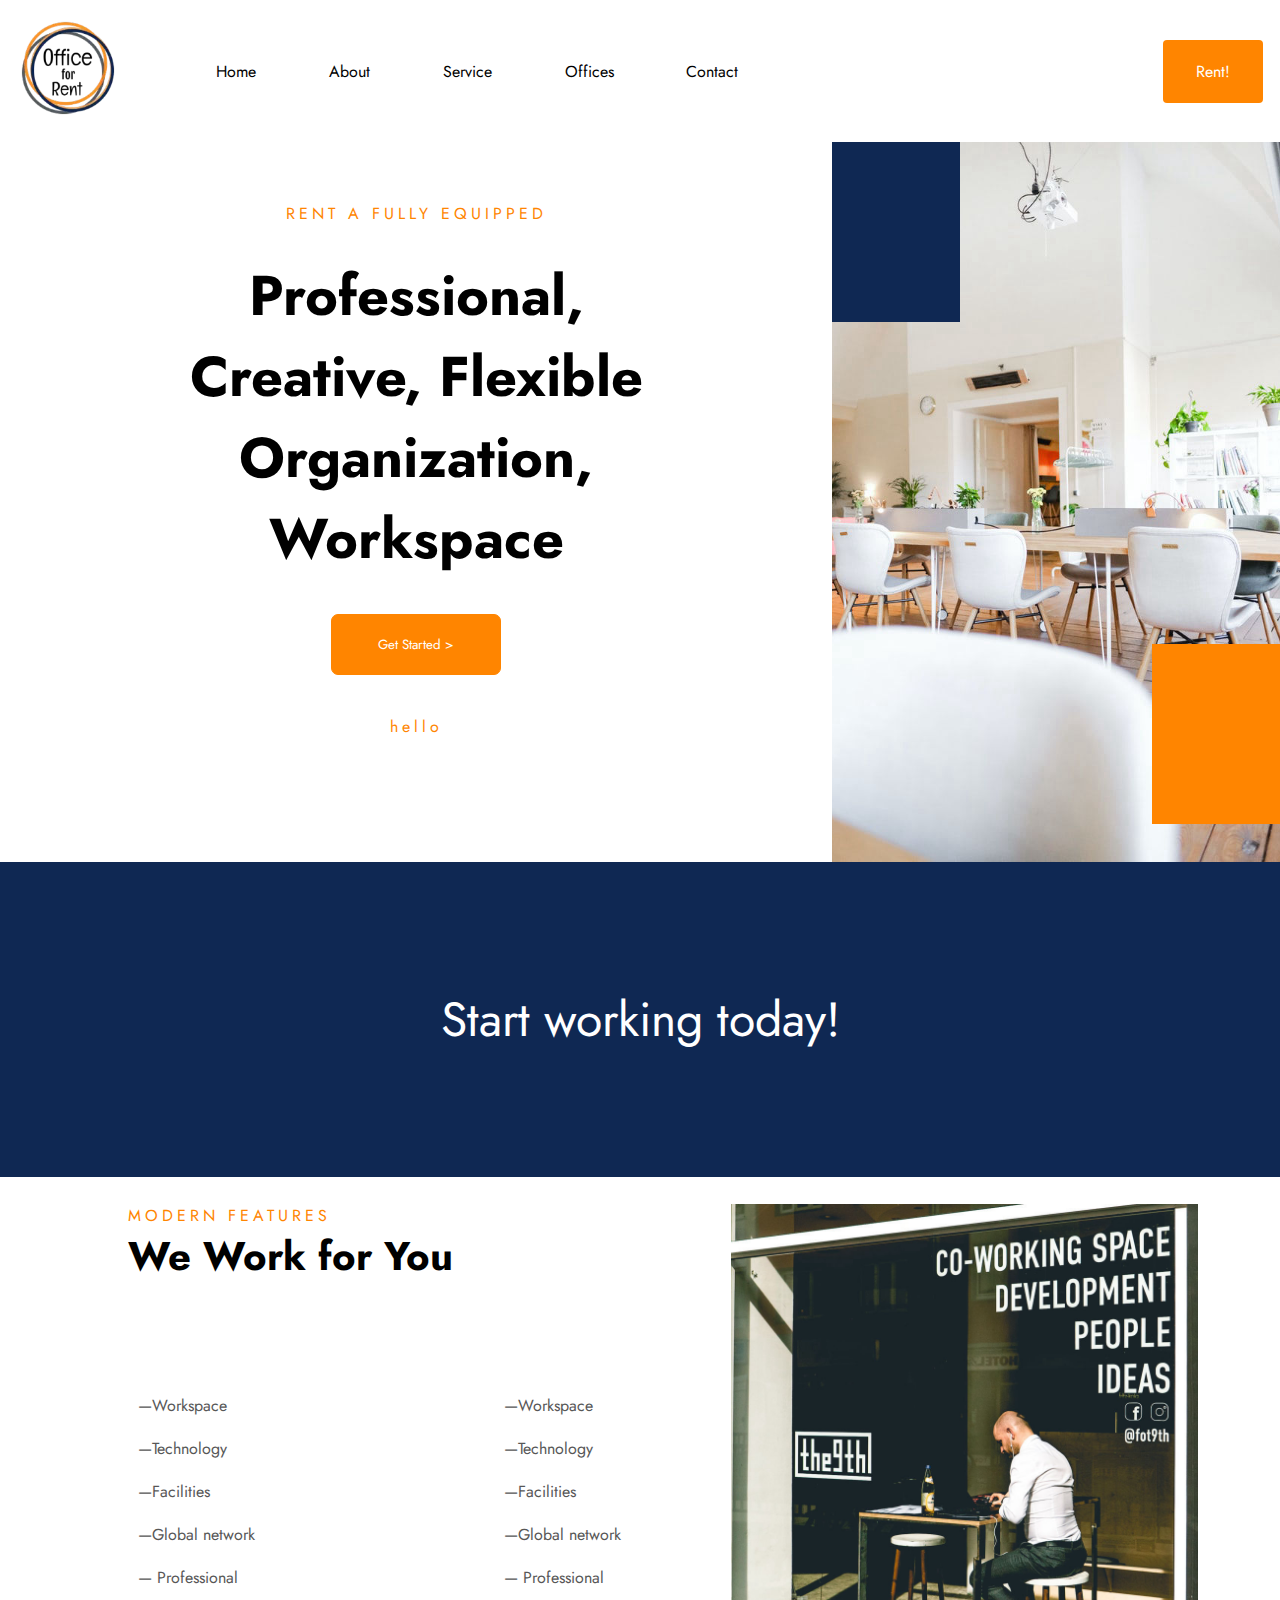
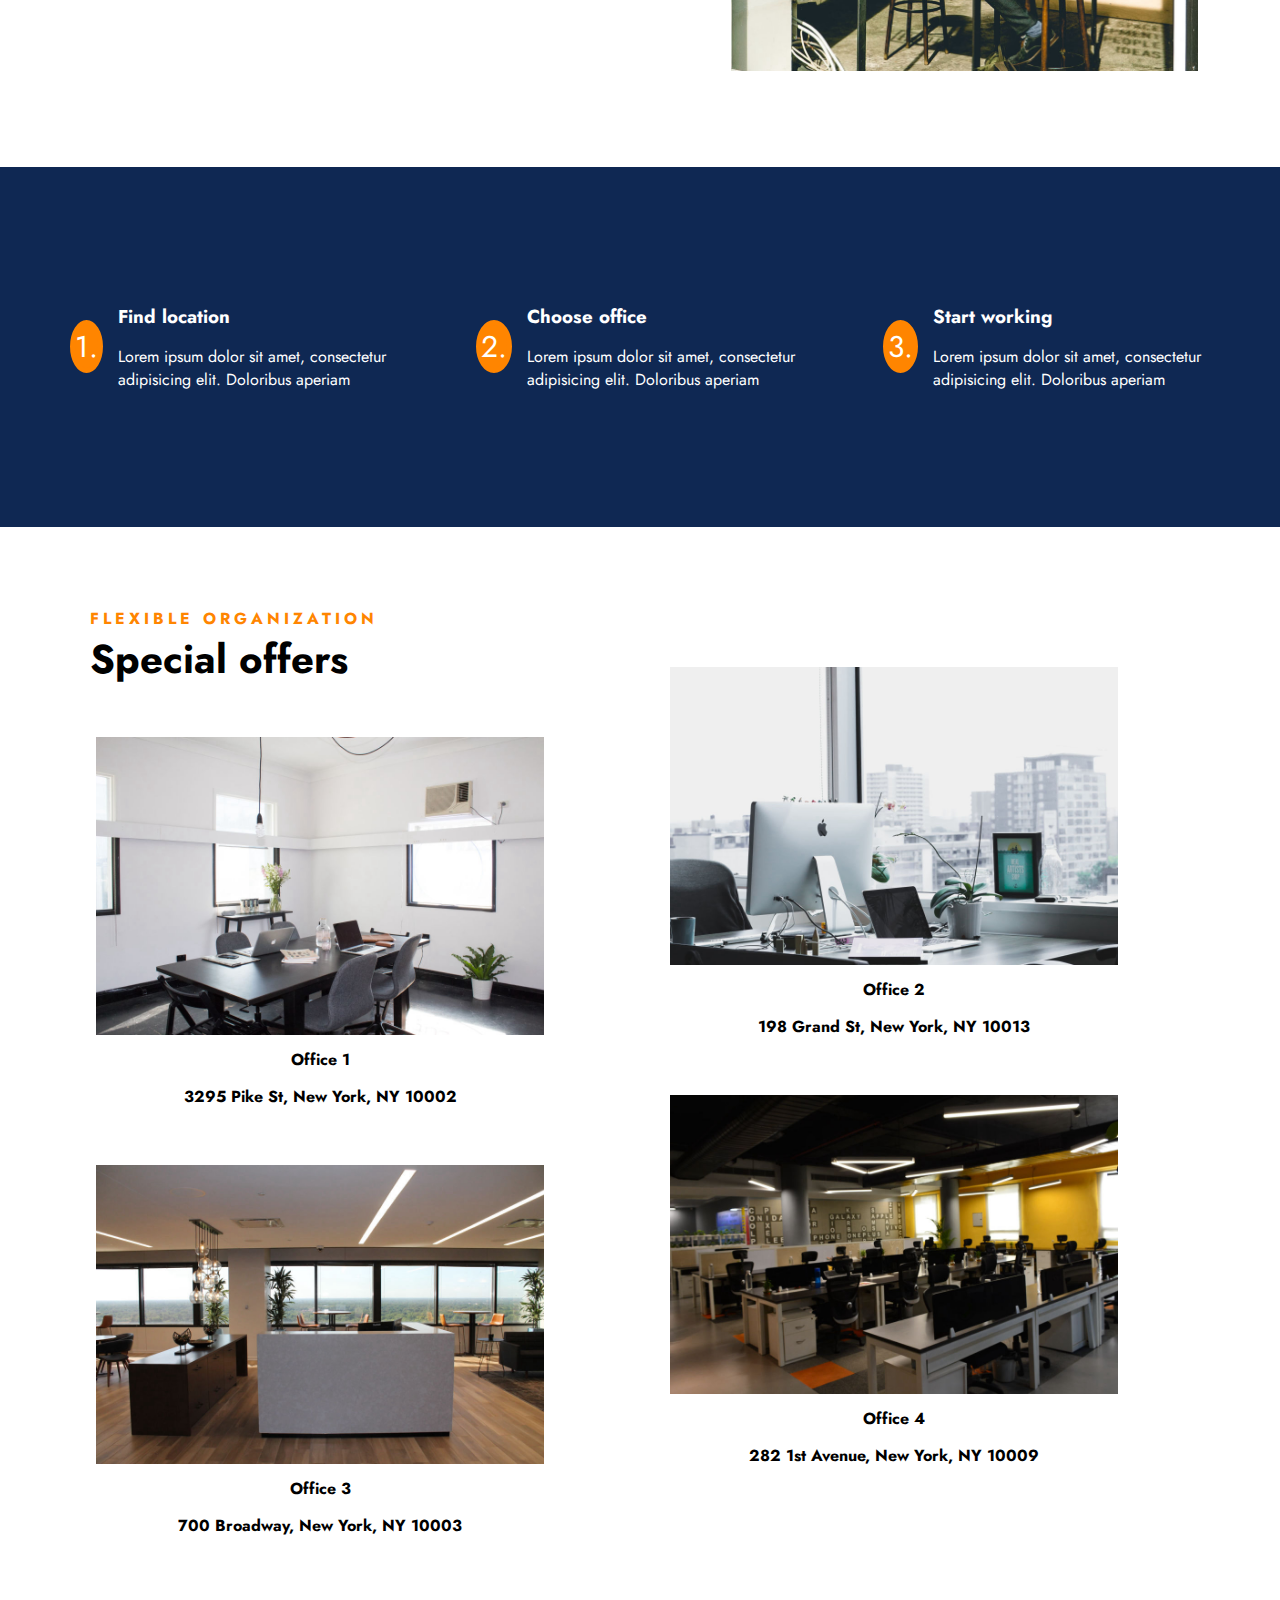
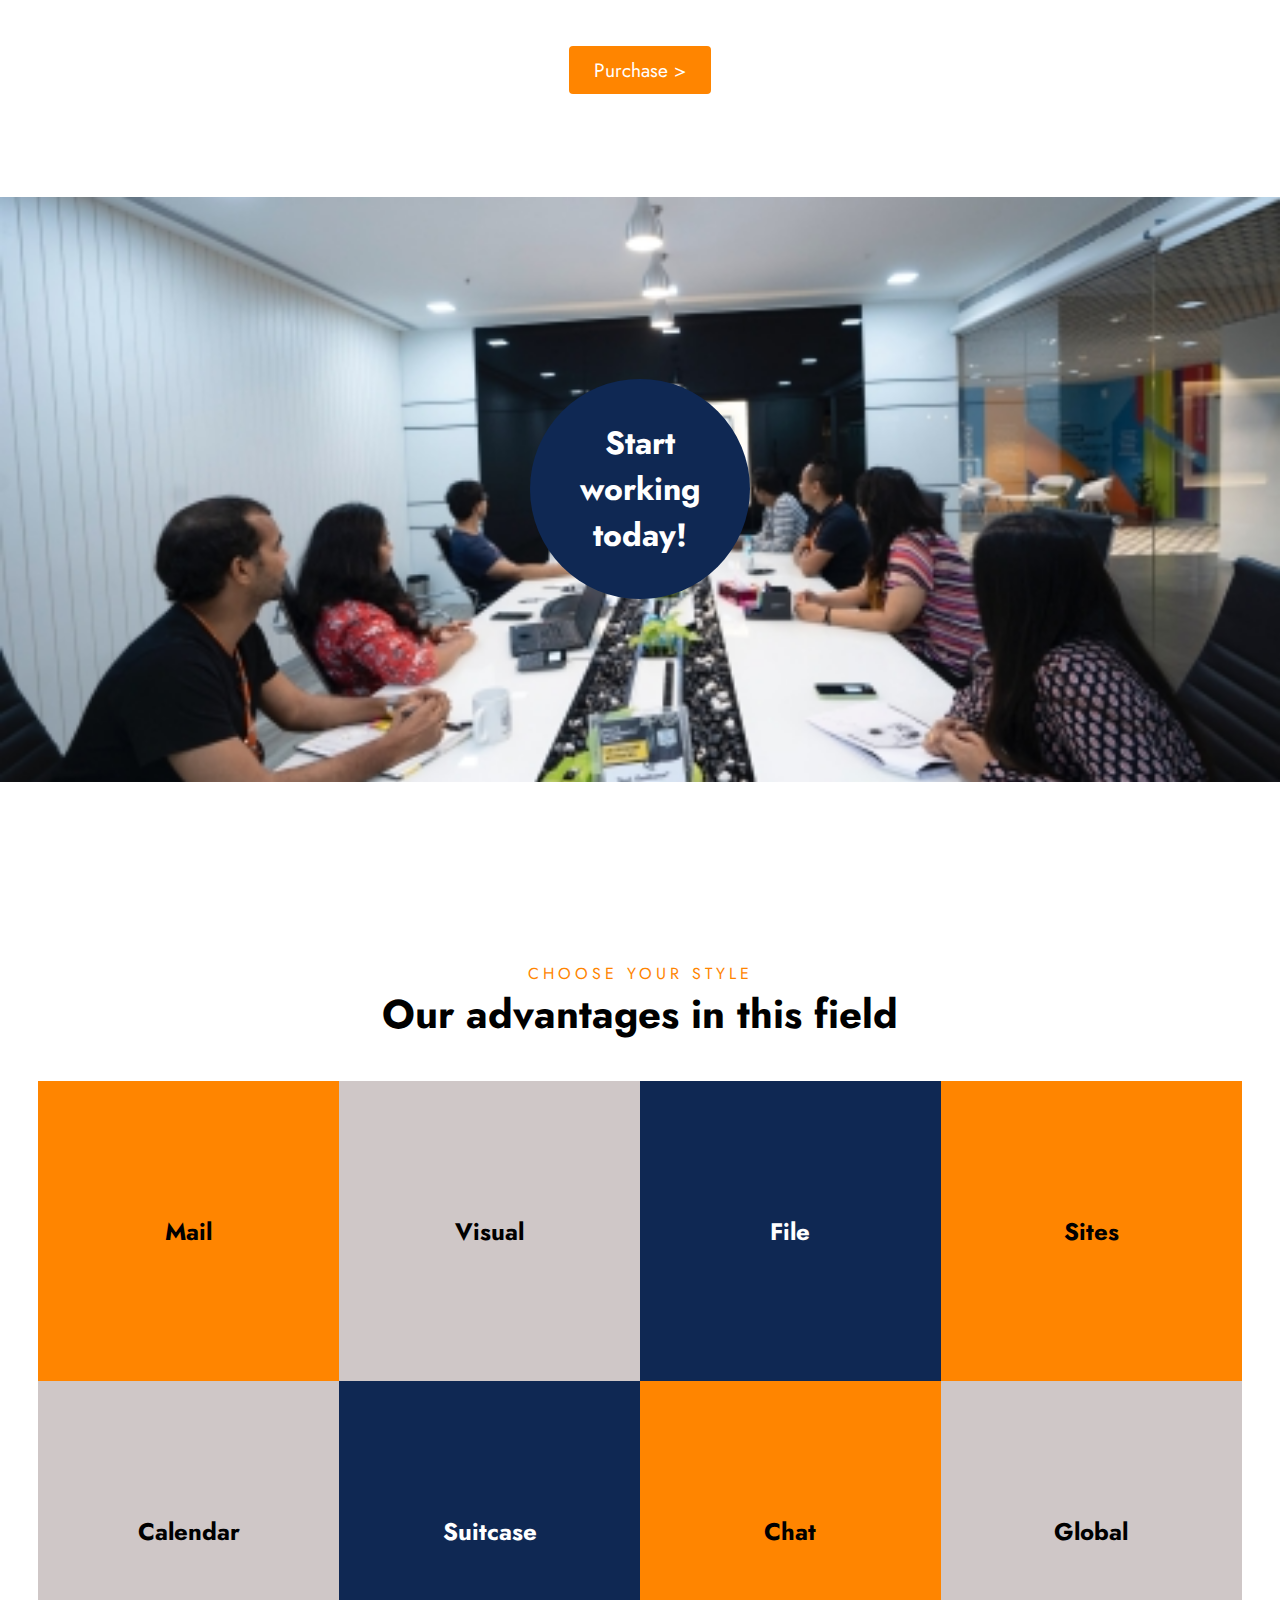
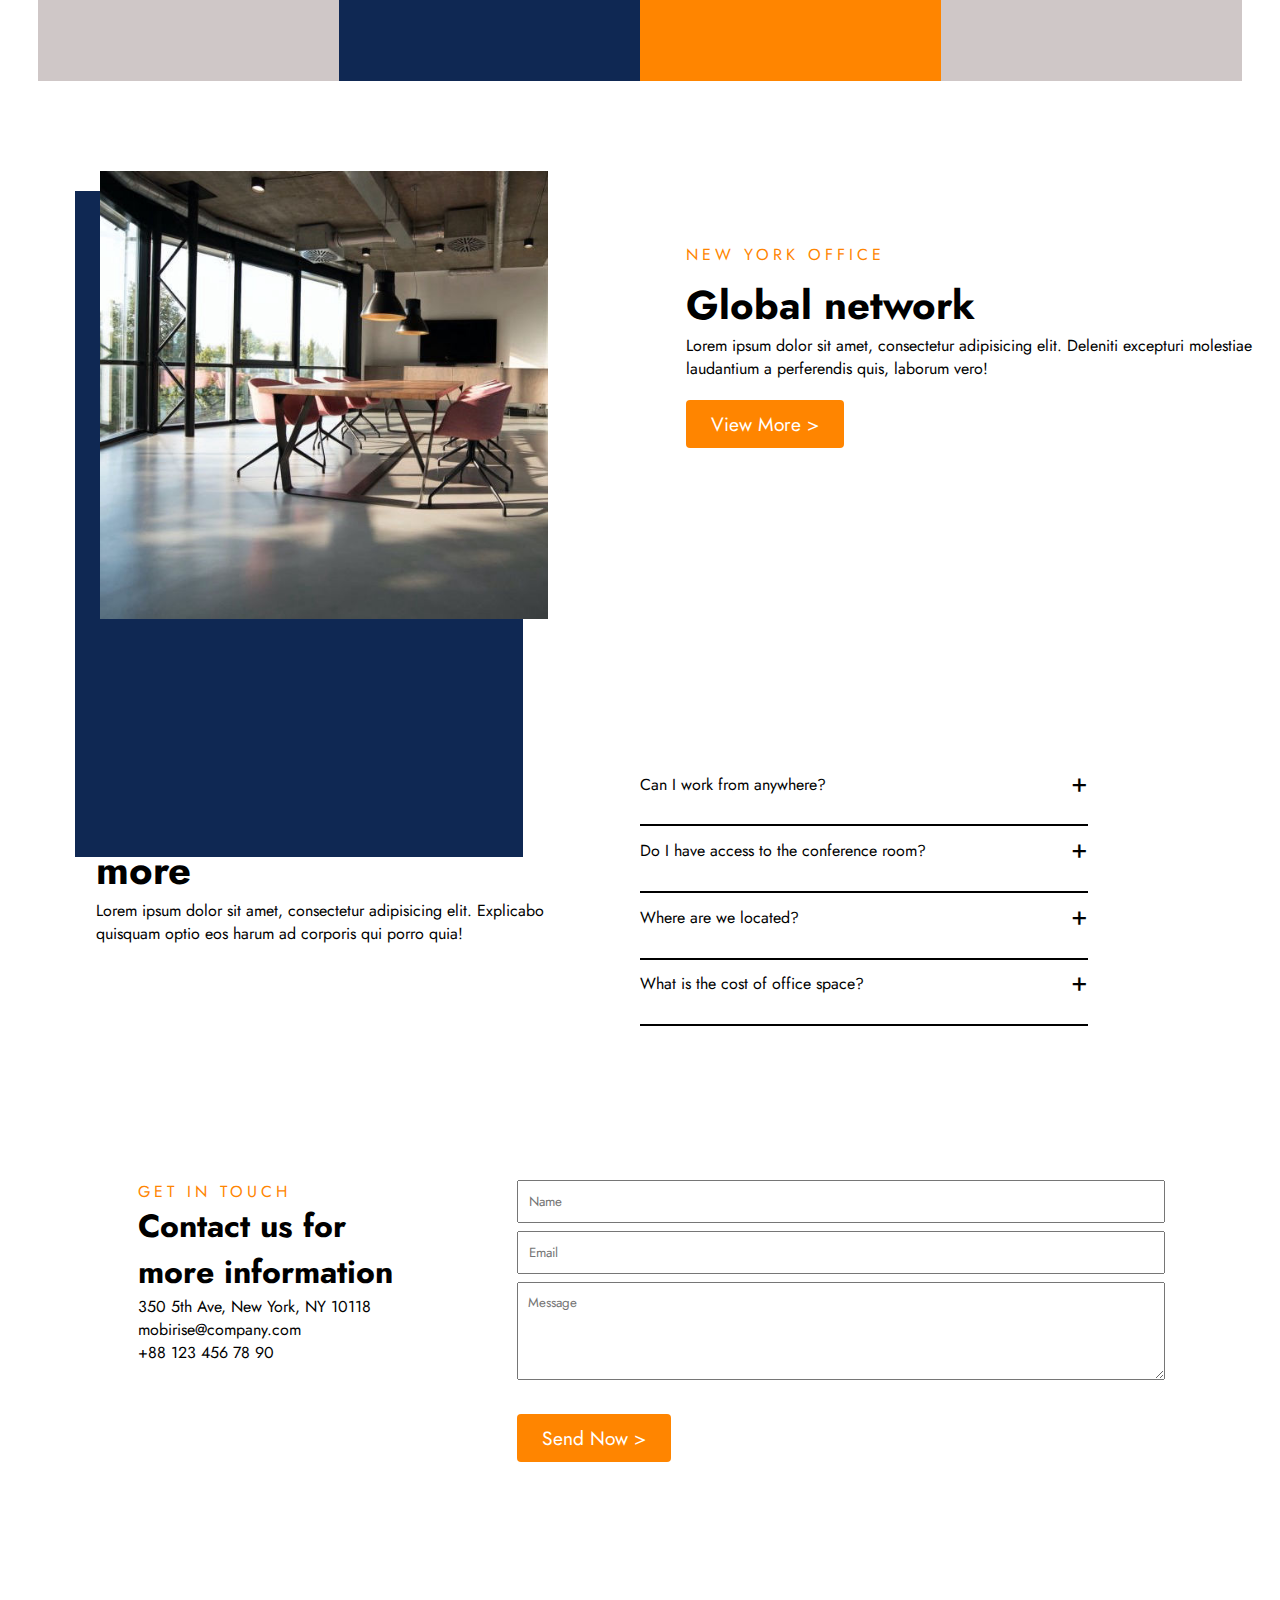
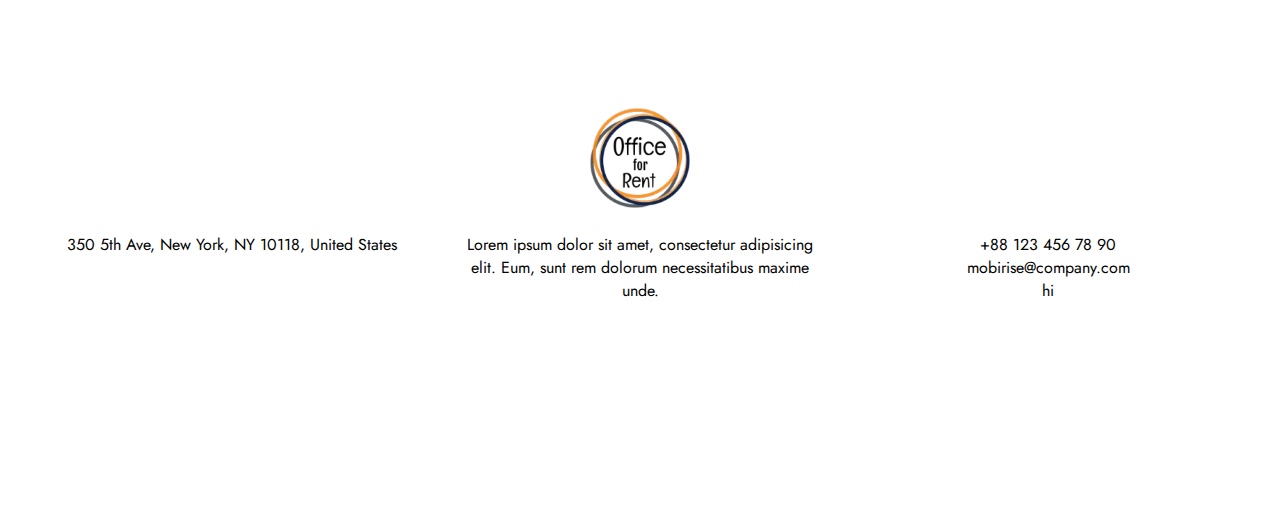
==== commit def20ee0: "afs" ====
--- a/index.html
+++ b/index.html
@@ -2,6 +2,7 @@
 <html lang="en">
 
 <head>
+    <meta hello>
     <meta charset="UTF-8">
     <meta name="viewport" content="width=device-width, initial-scale=1.0">
     <title>home kavi</title>
@@ -43,6 +44,7 @@
                 <p>RENT A FULLY EQUIPPED</p>
                 <h1>Professional, <br> Creative, Flexible <br> Organization,<br> Workspace</h1>
                 <button class="btn">Get Started ></button>
+                <p>hello</p>
             </div>
             <div class="img1"><img src="./images/img1.jpg" alt="">
                 <div class="top-box"></div>
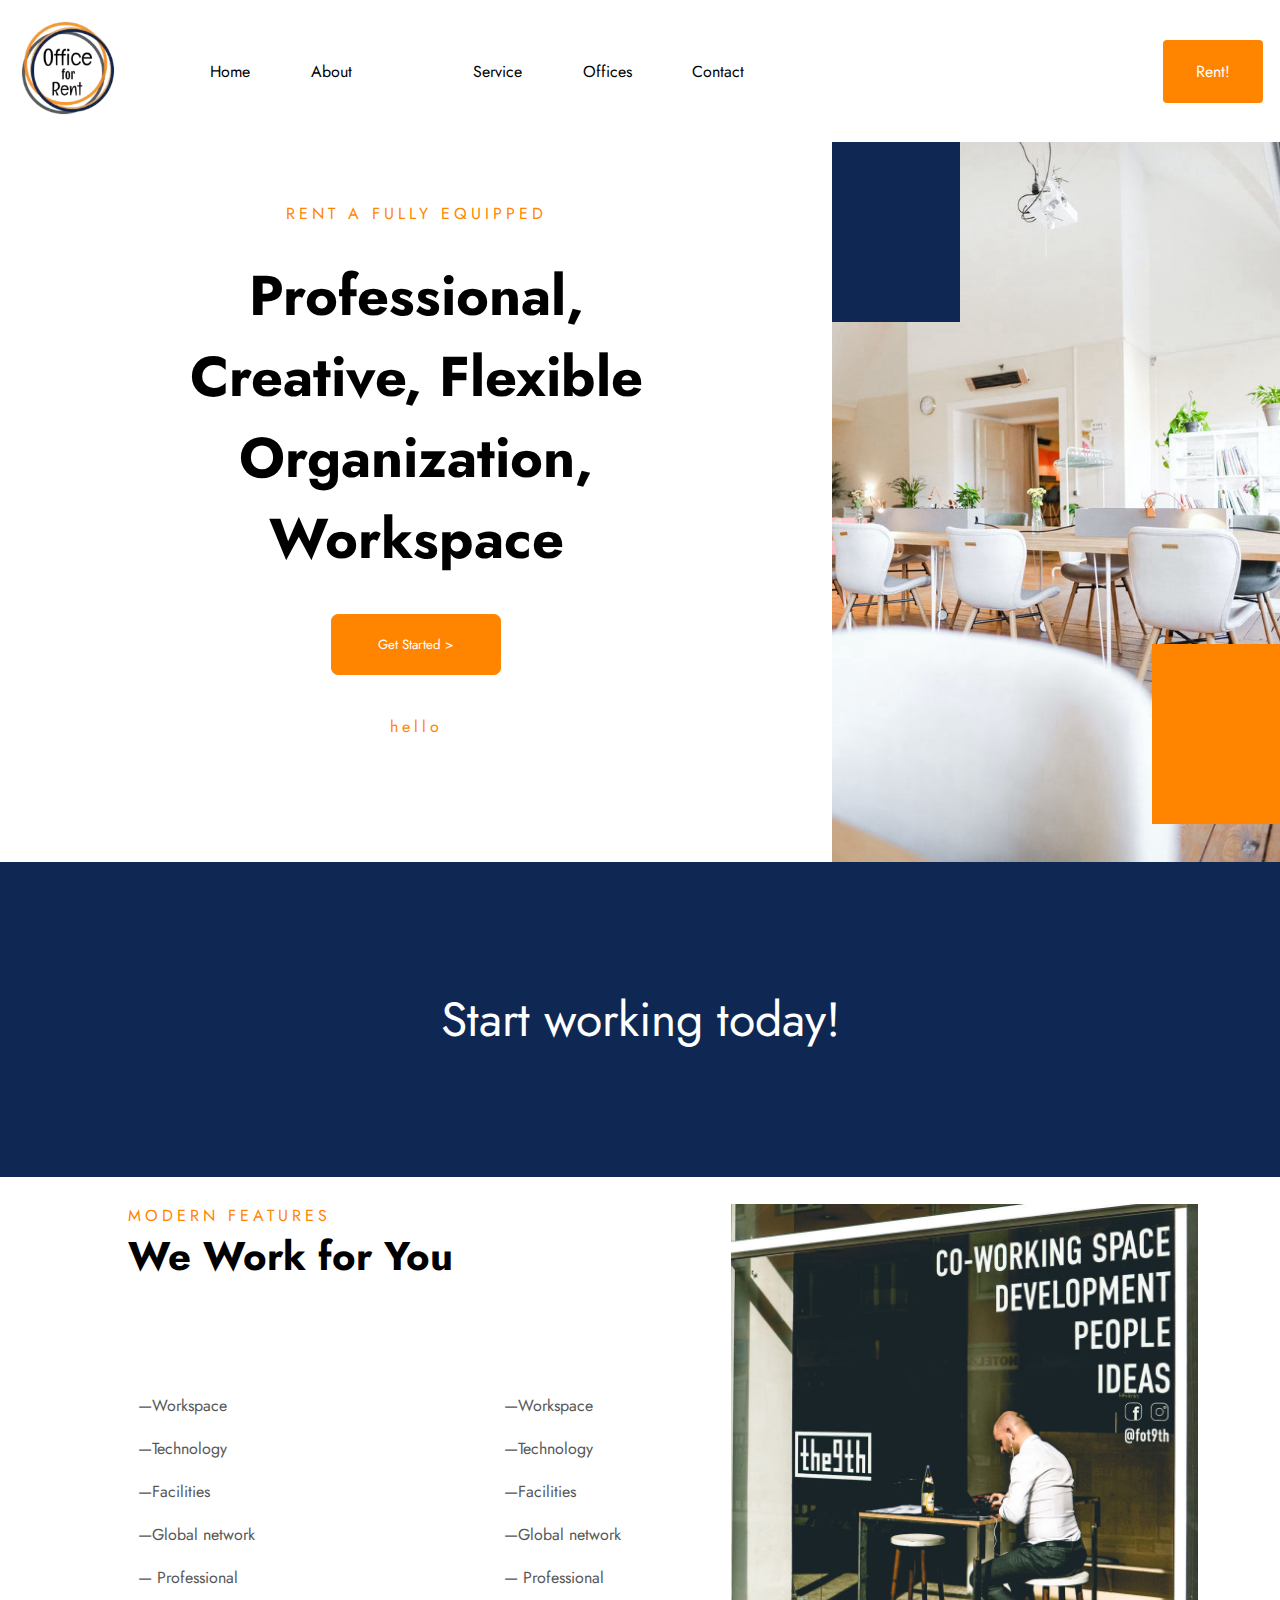
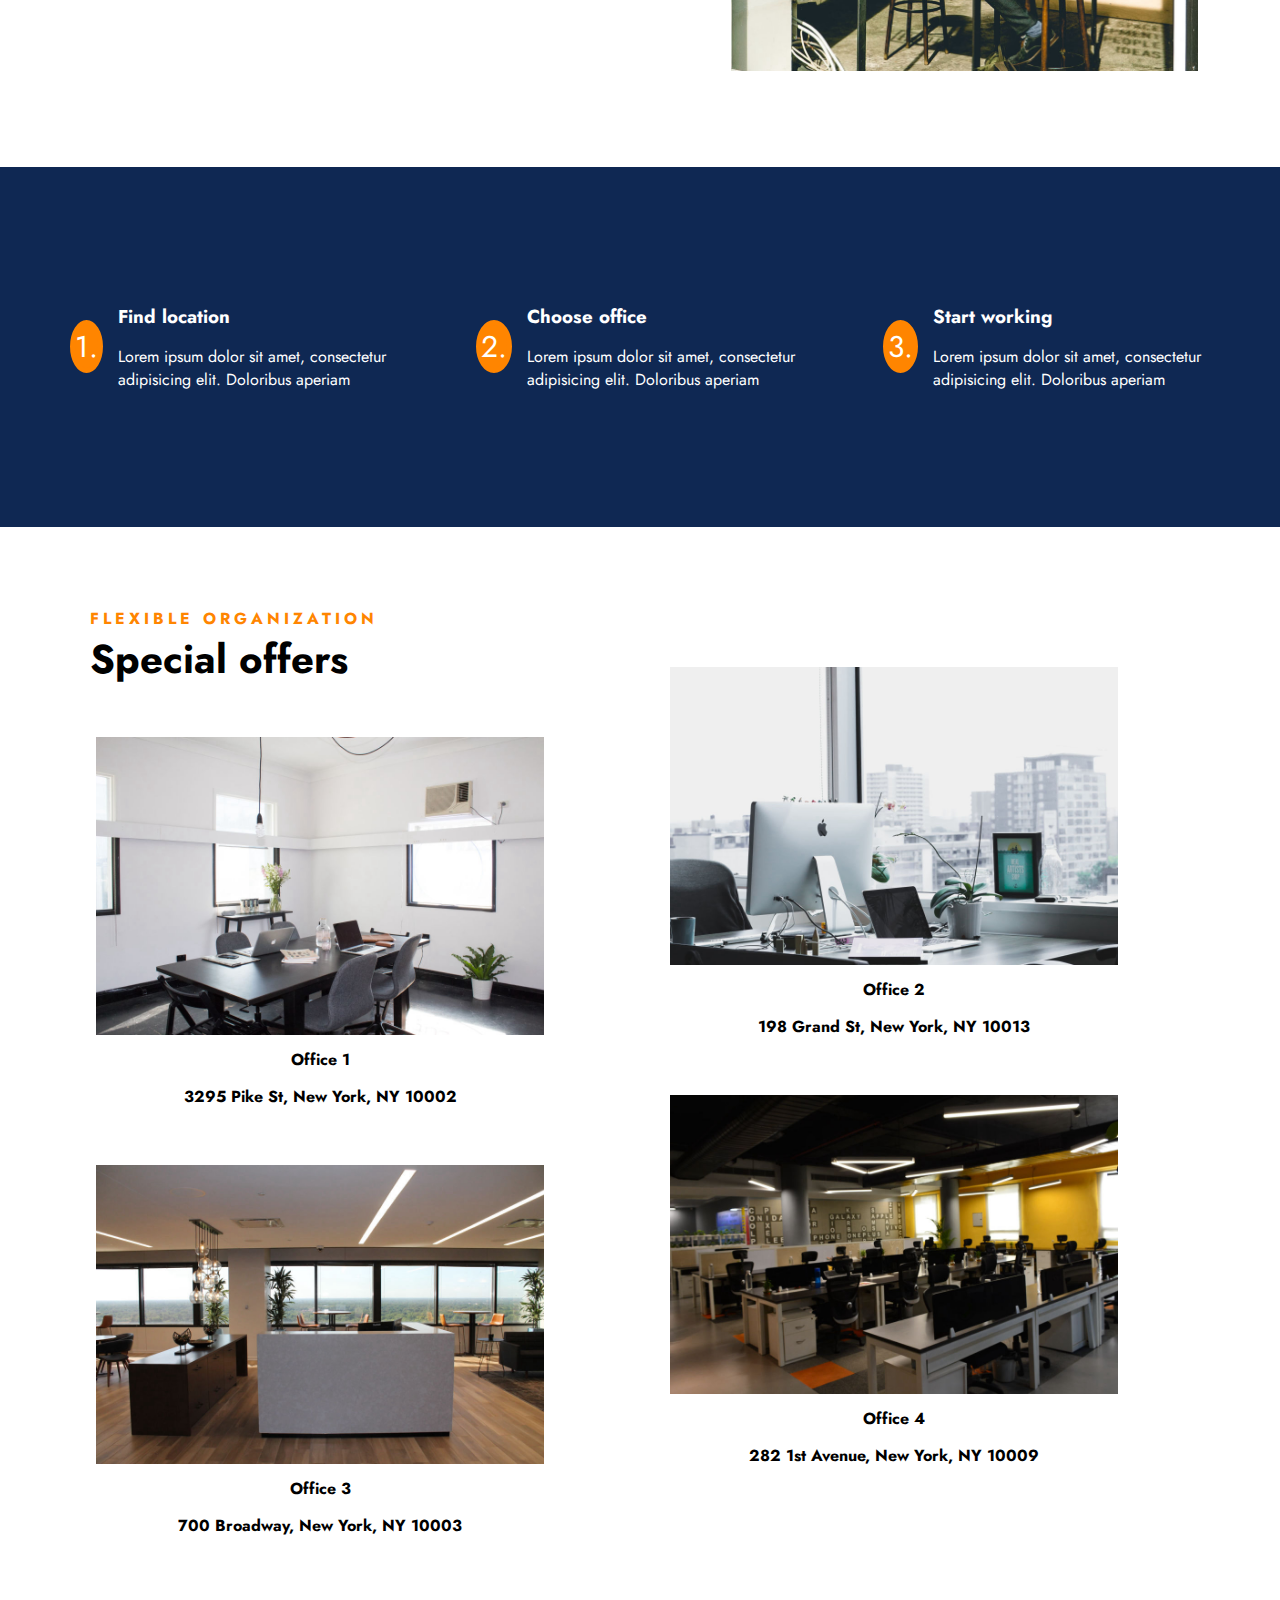
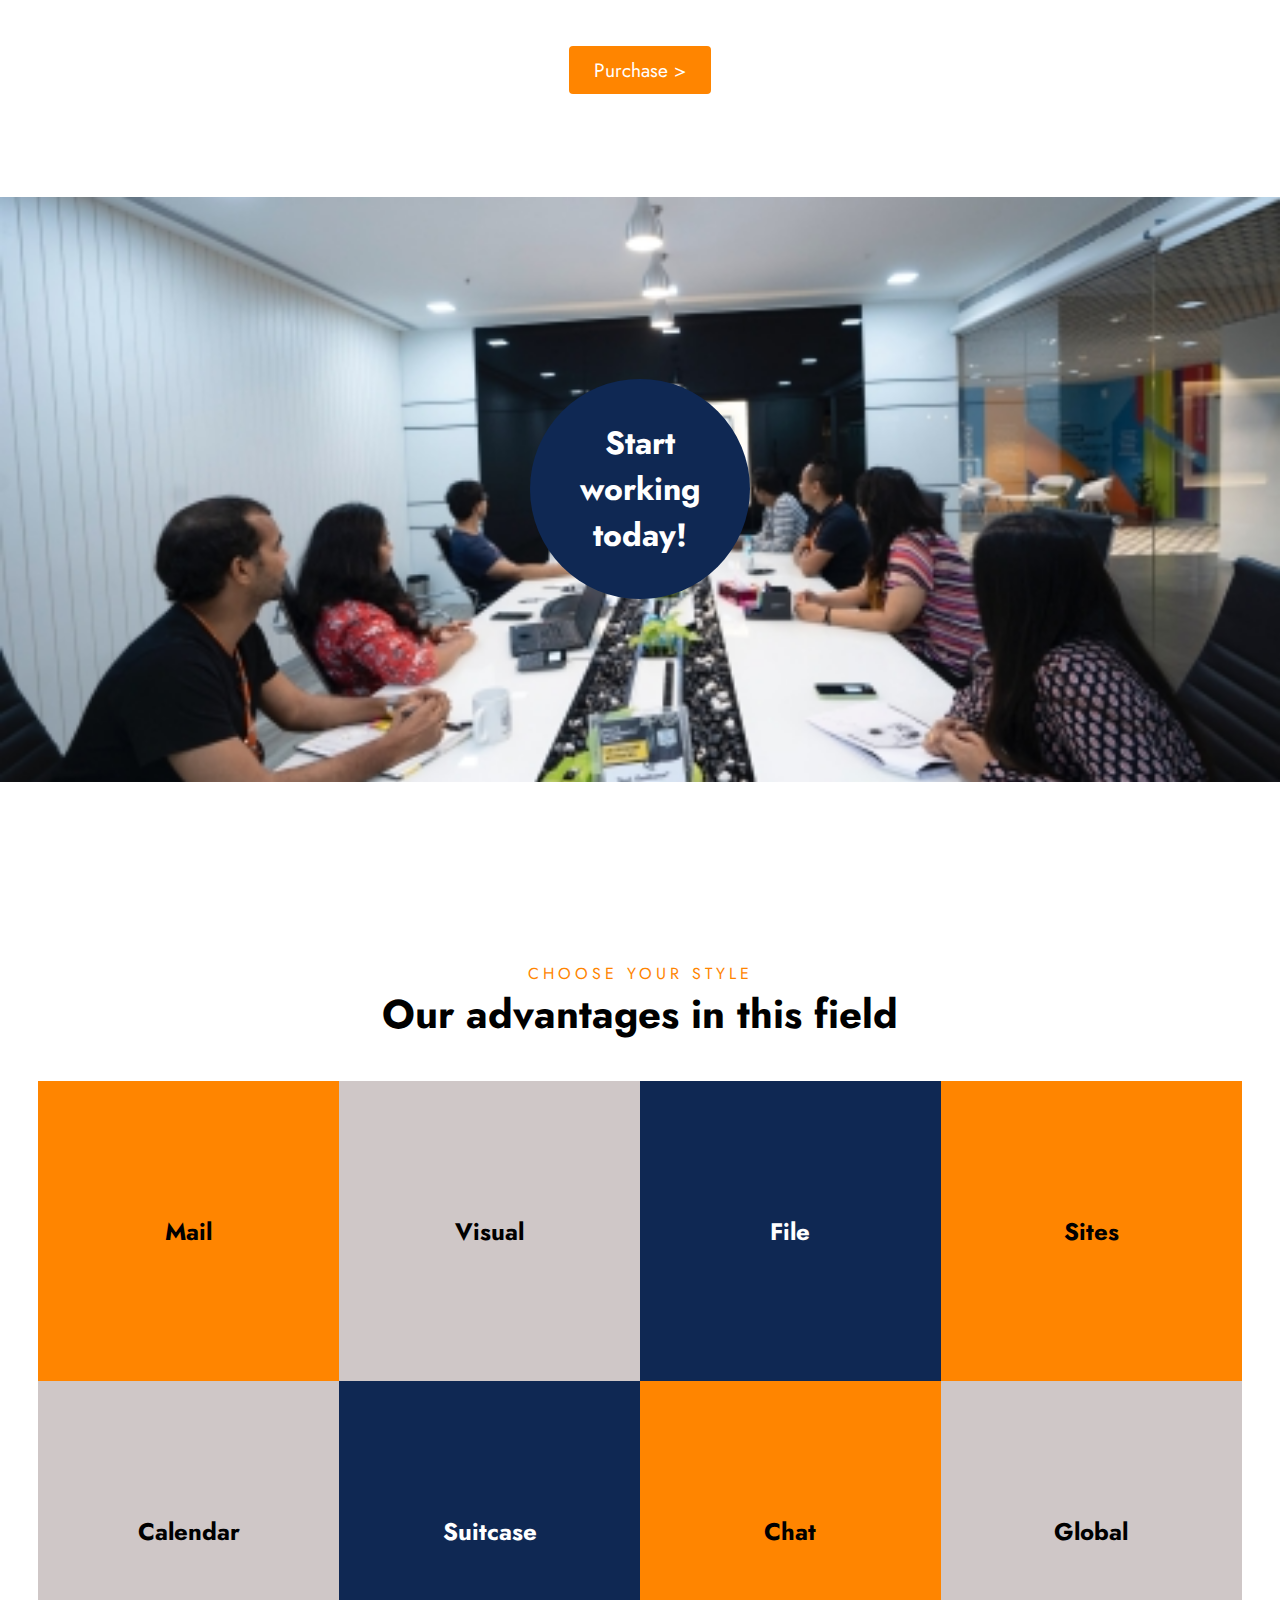
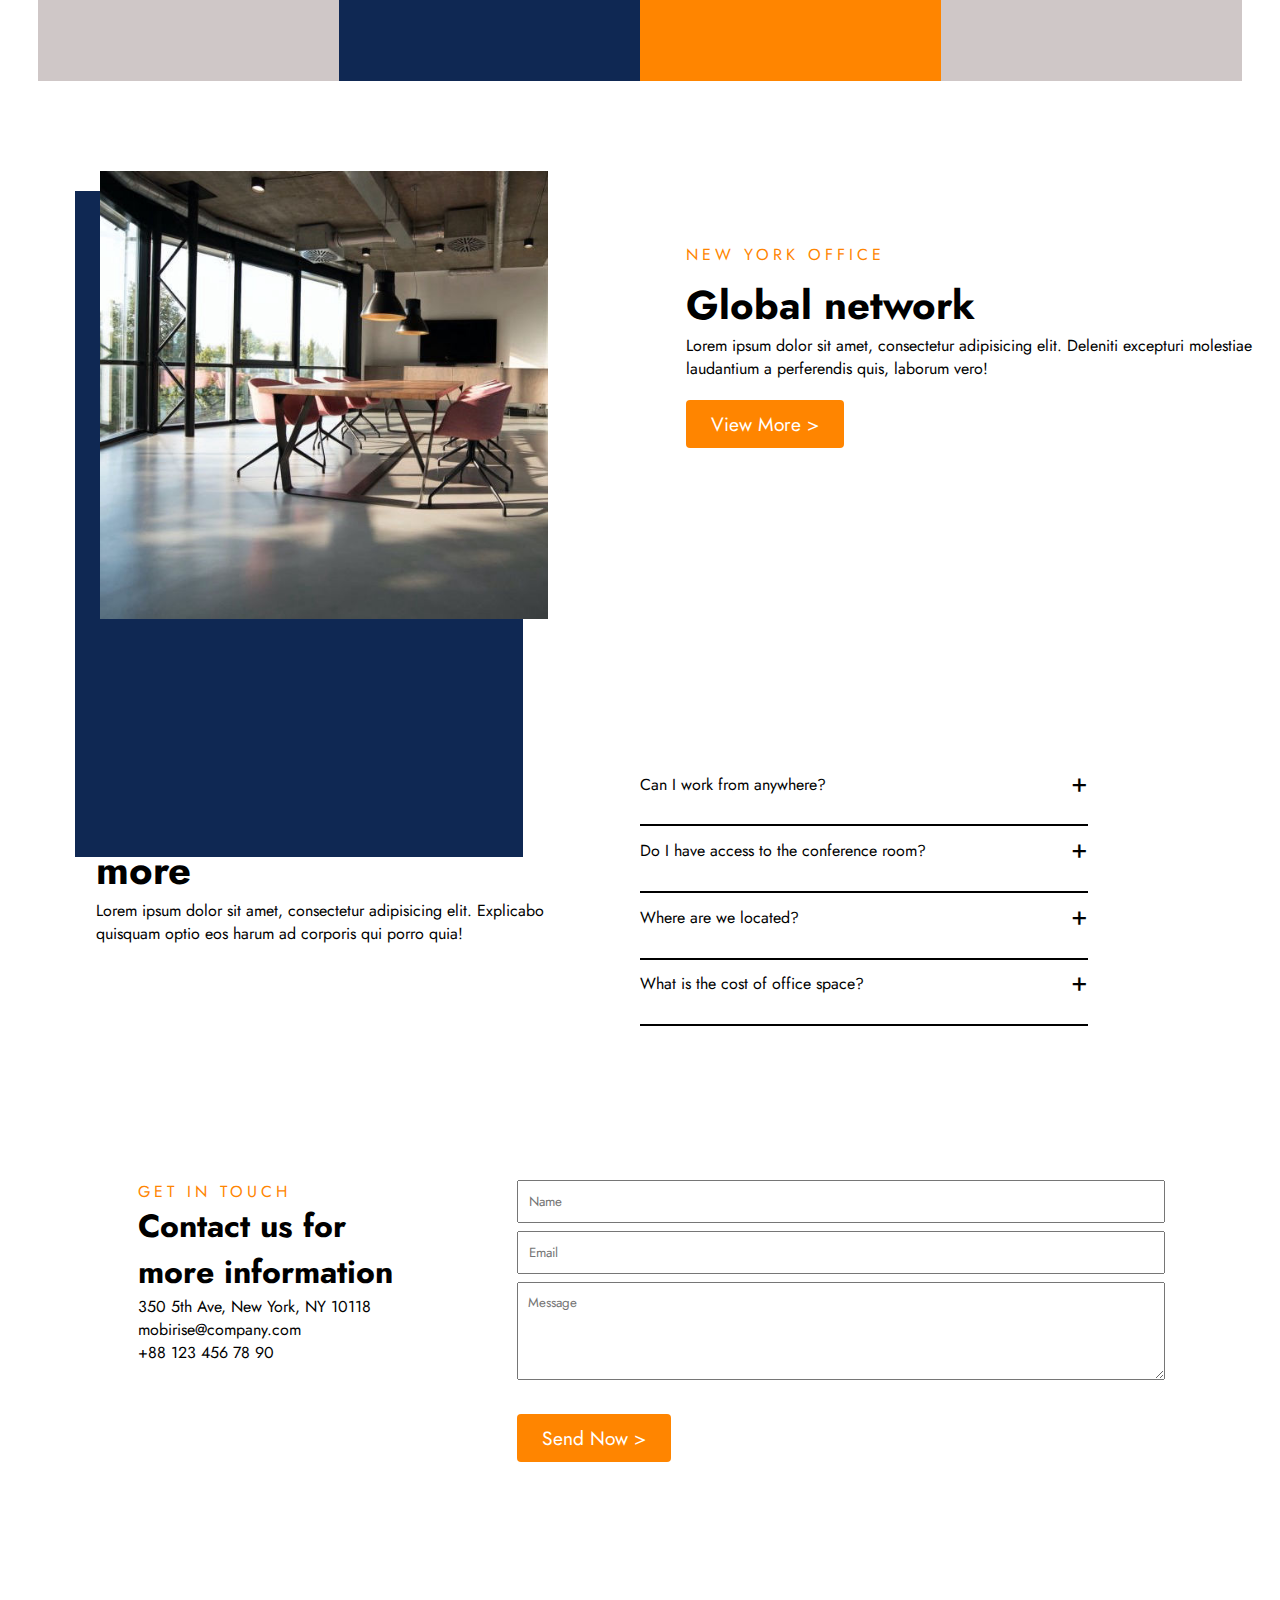
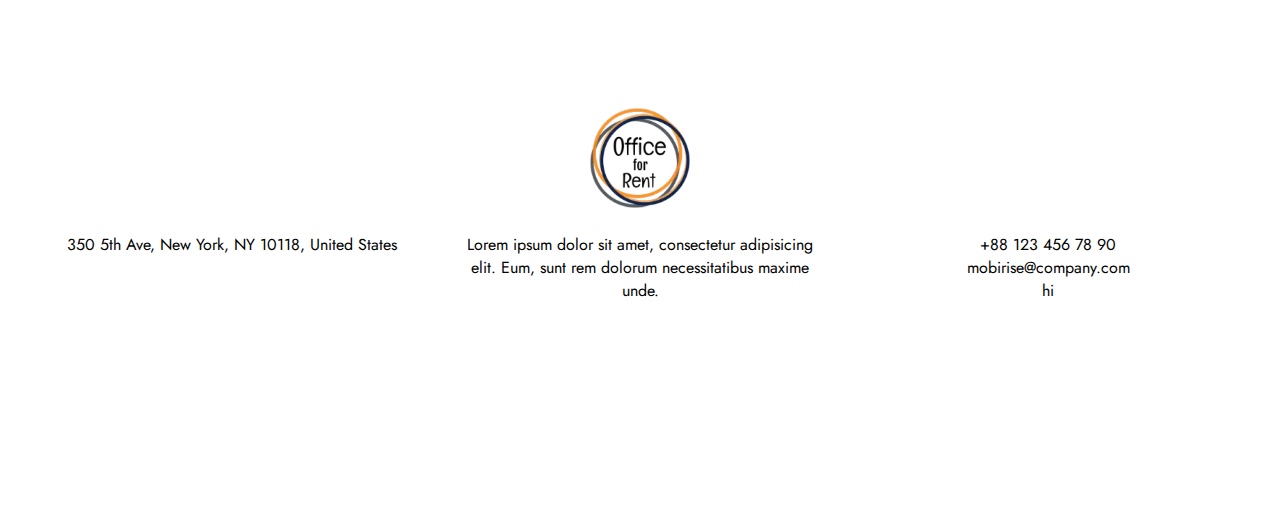
==== commit 70c9ea14: "hi" ====
--- a/index.html
+++ b/index.html
@@ -32,6 +32,7 @@
                     <a href="#" class="about-none">Offers</a>
                 </div>
             </div>
+            <a href=""></a>
             <a href="#">Service</a>
             <a href="#">Offices</a>
             <a href="#">Contact</a>
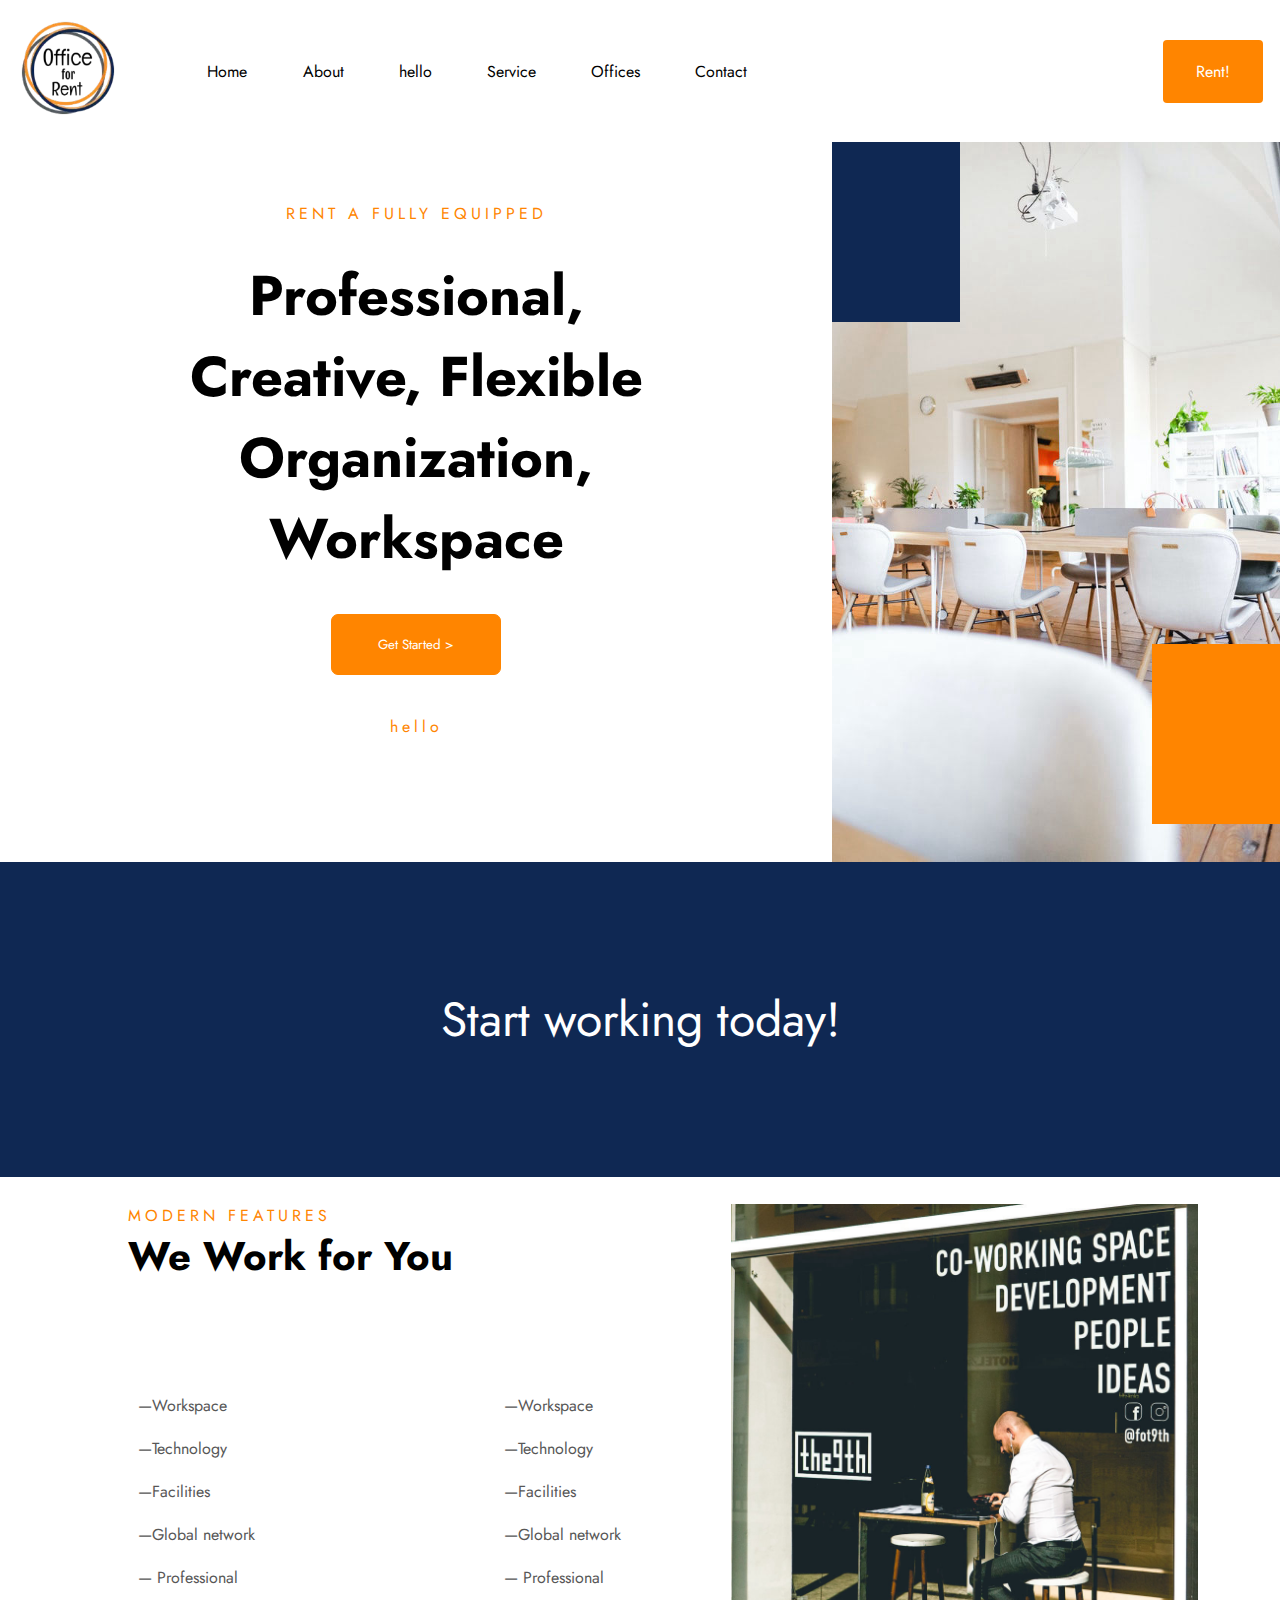
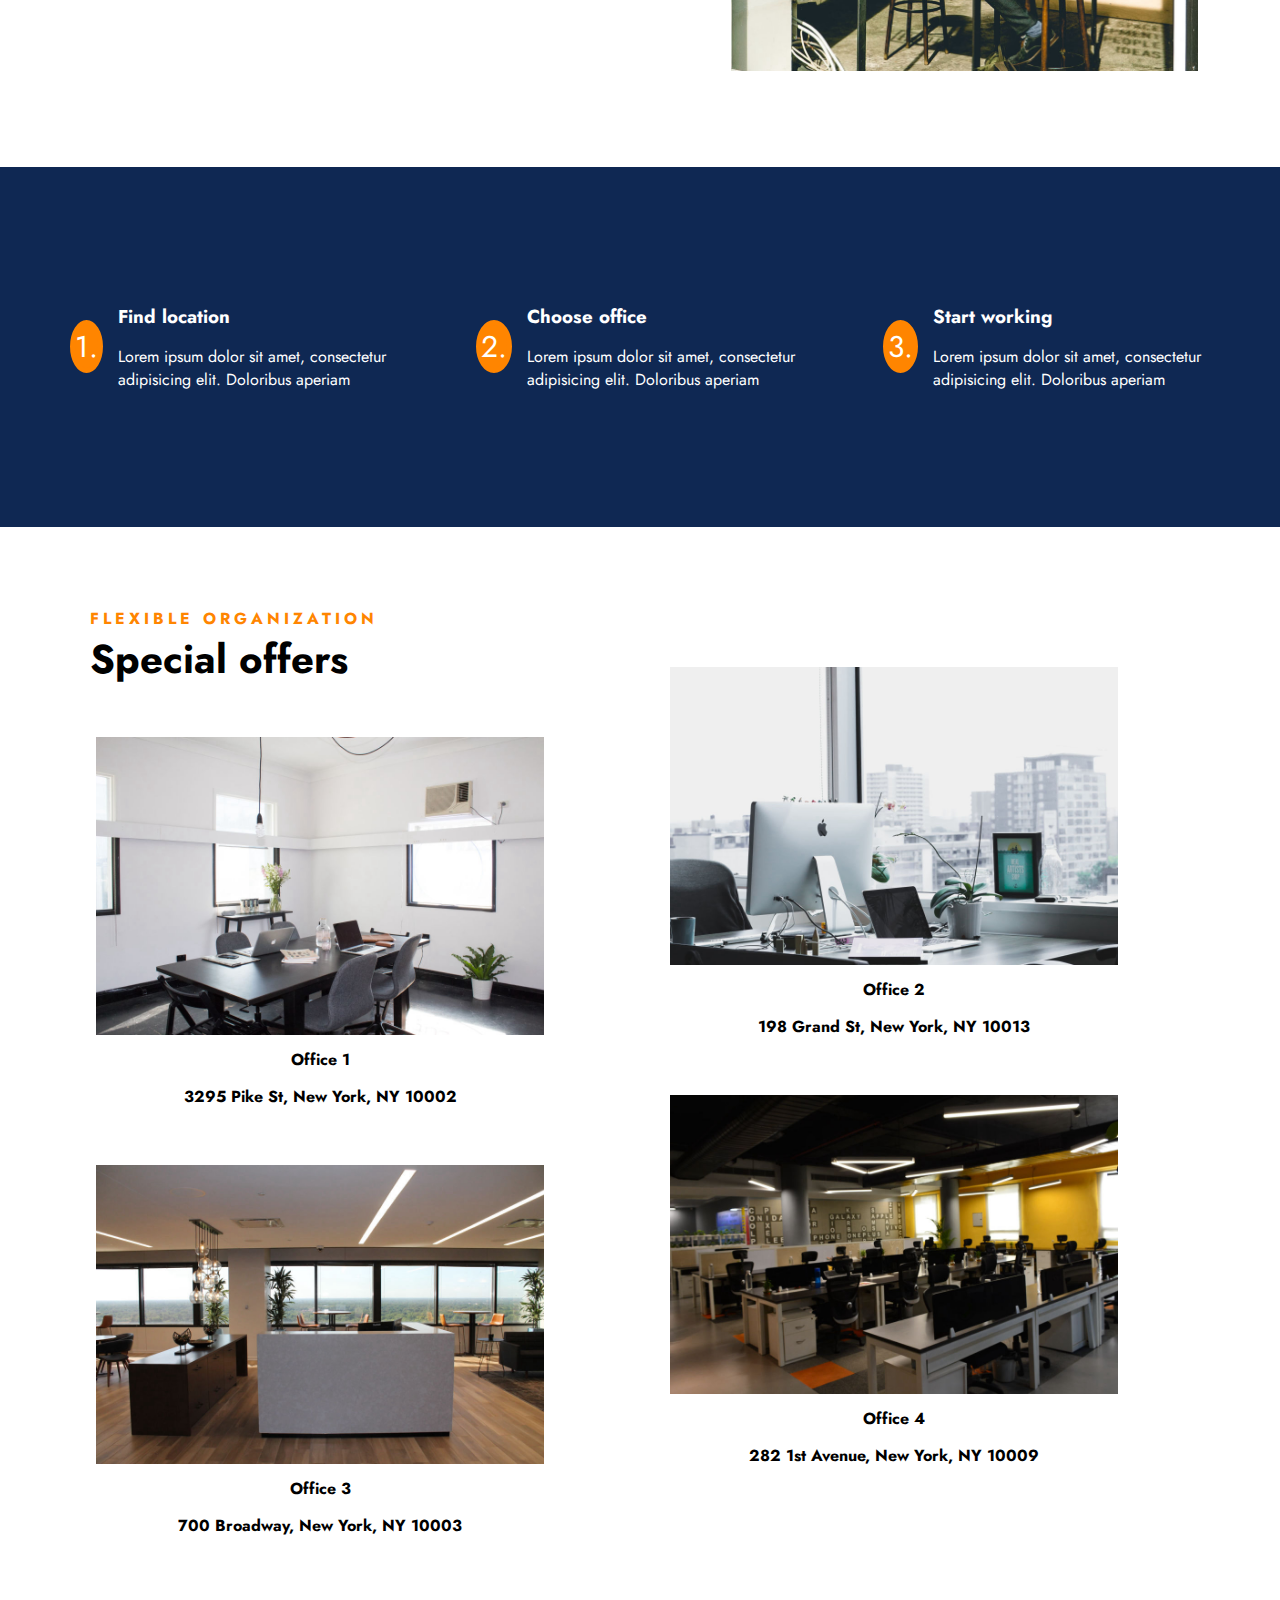
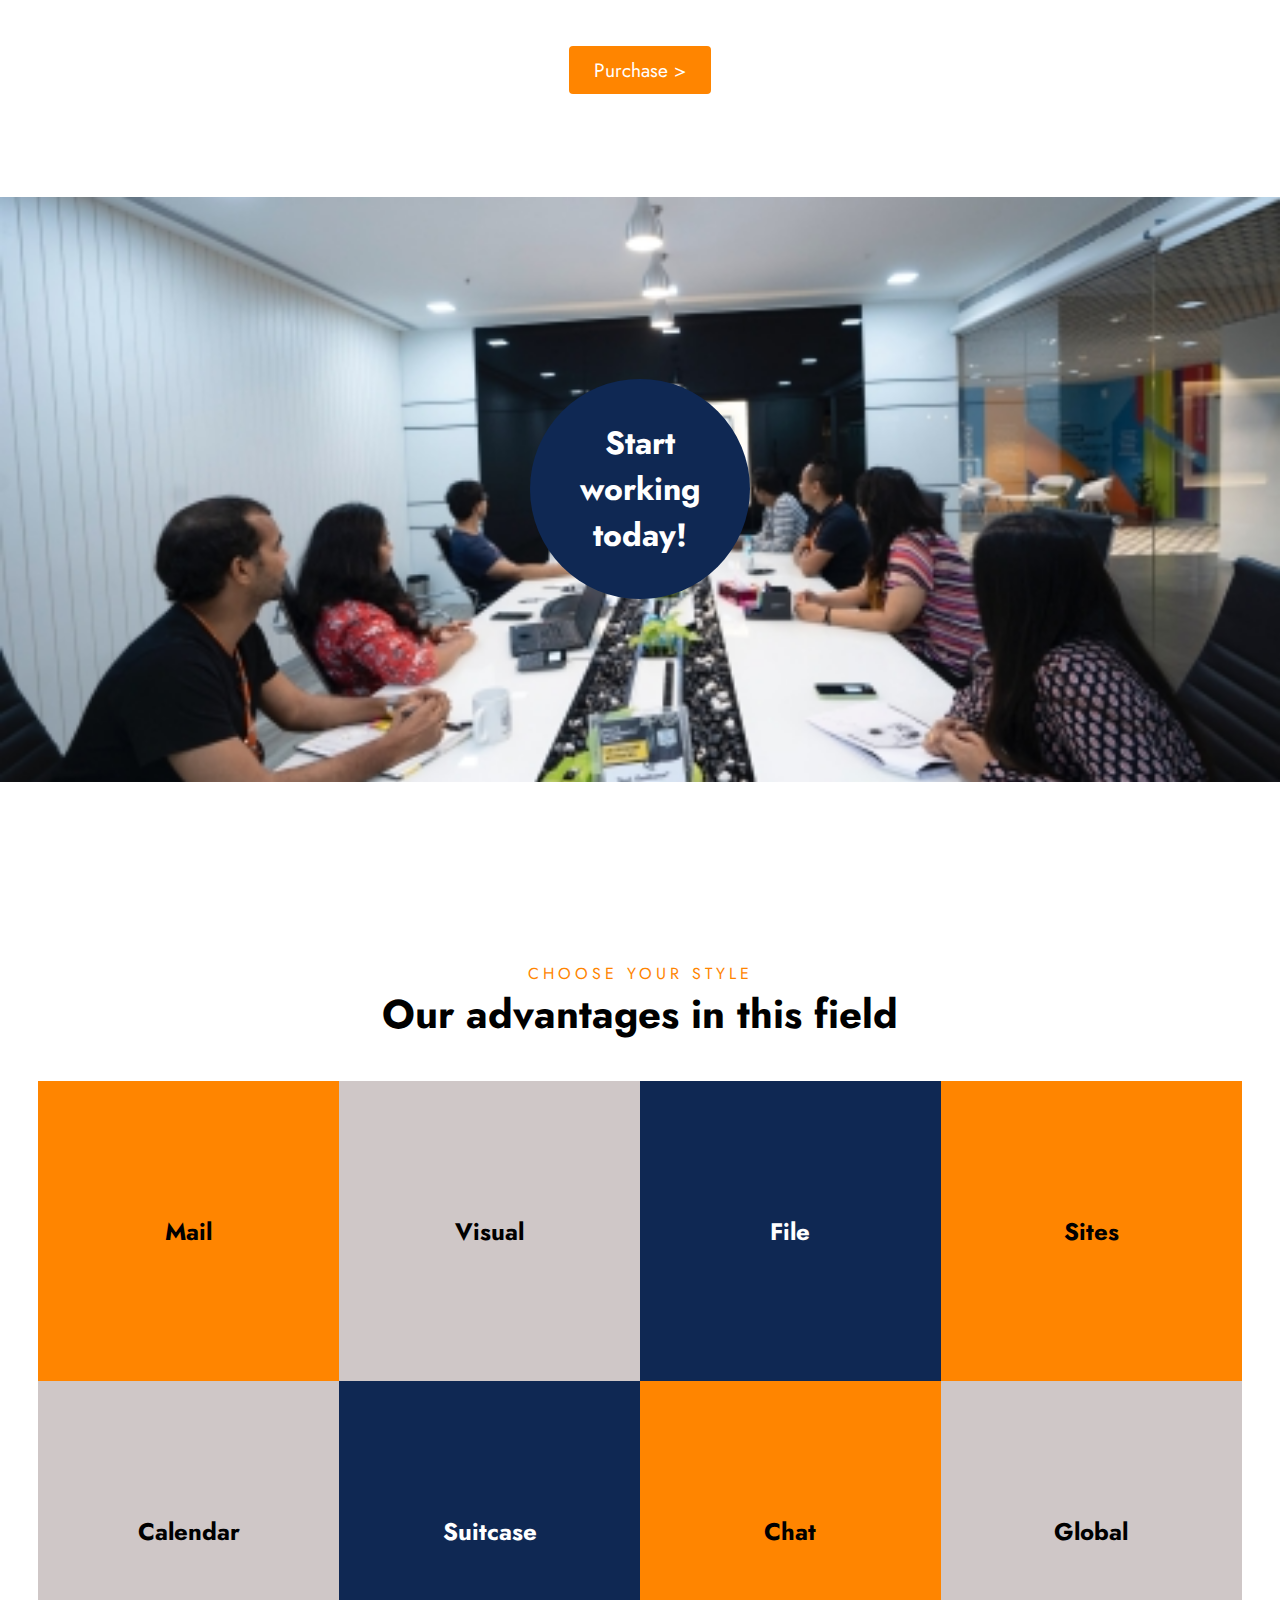
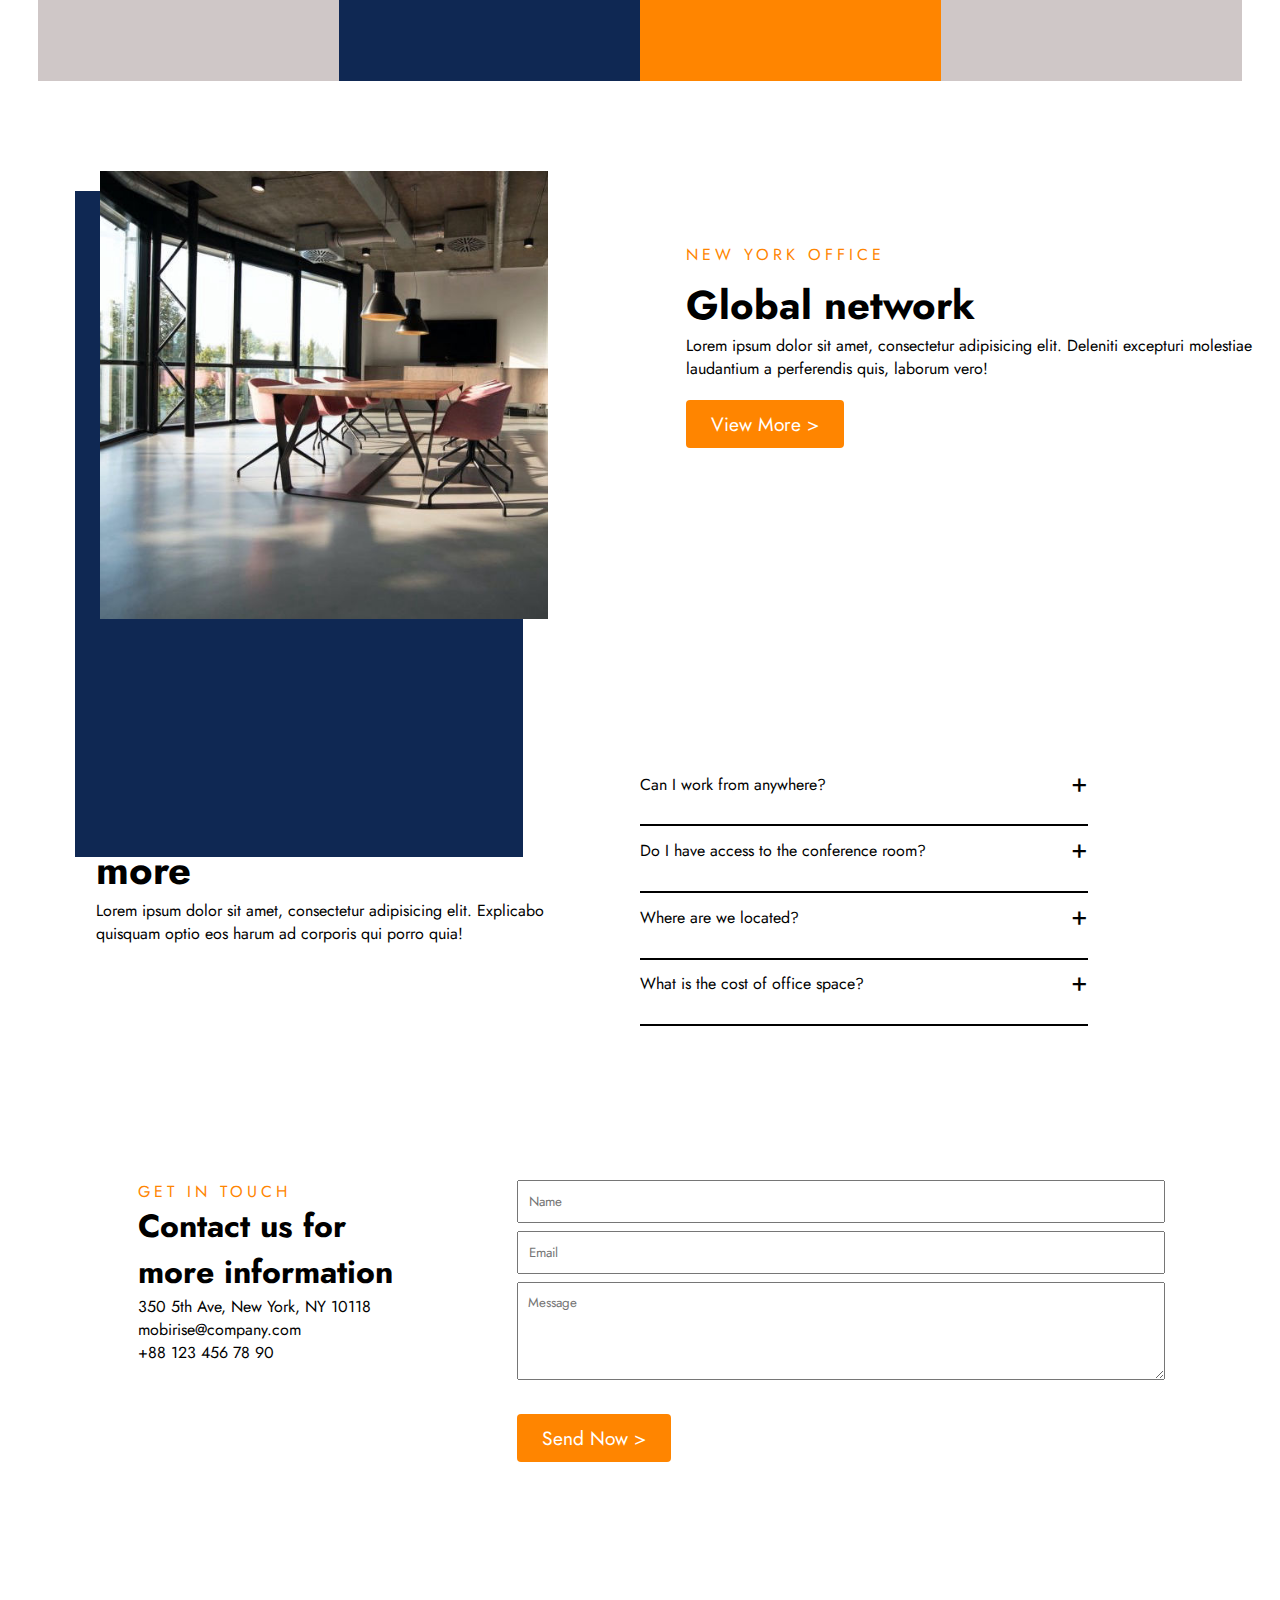
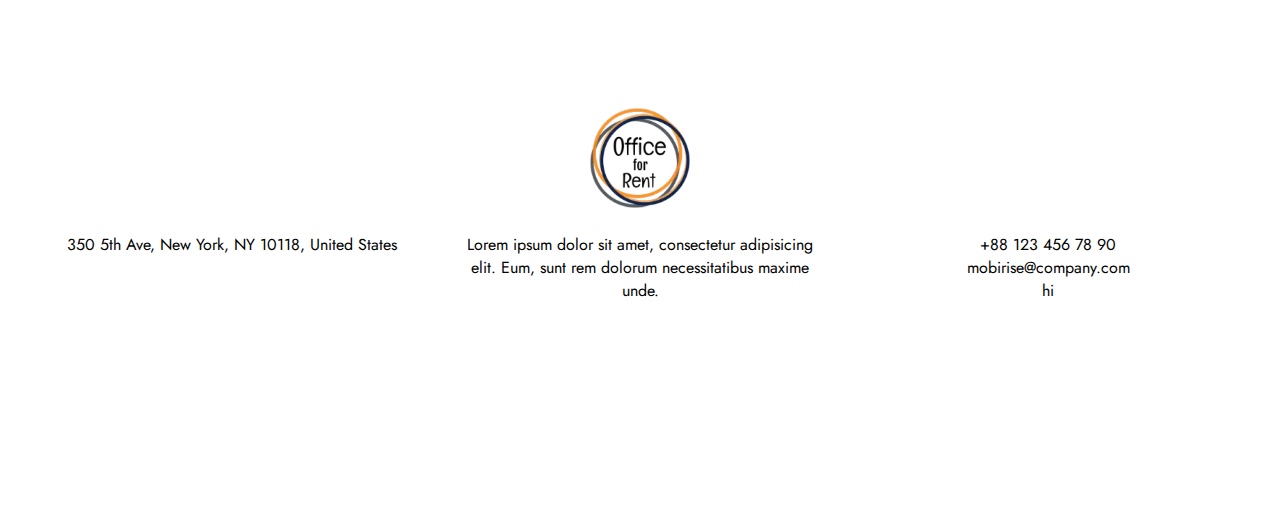
==== commit f5e69edf: "update" ====
--- a/index.html
+++ b/index.html
@@ -32,7 +32,7 @@
                     <a href="#" class="about-none">Offers</a>
                 </div>
             </div>
-            <a href=""></a>
+            <a href="">hello</a>
             <a href="#">Service</a>
             <a href="#">Offices</a>
             <a href="#">Contact</a>
@@ -267,4 +267,4 @@
         </div>
     </footer>
 </body>
-</html>+</html>
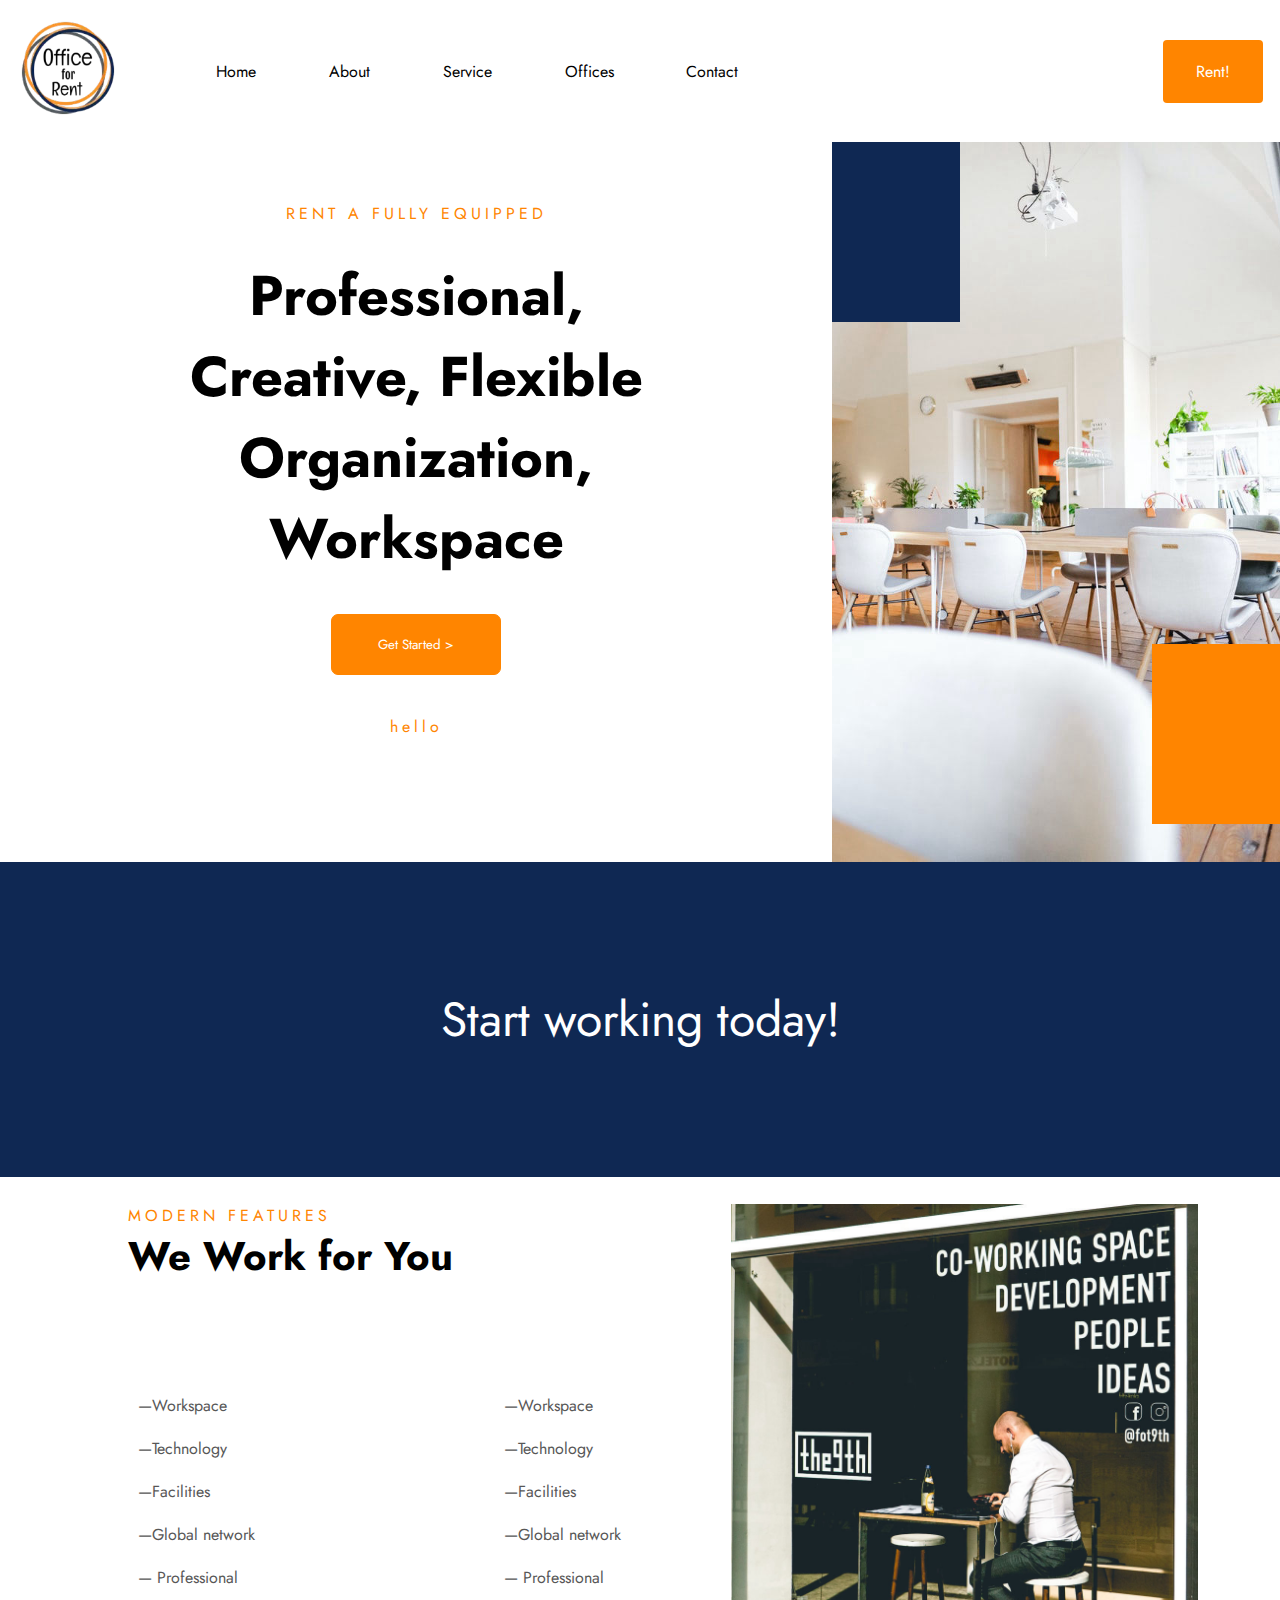
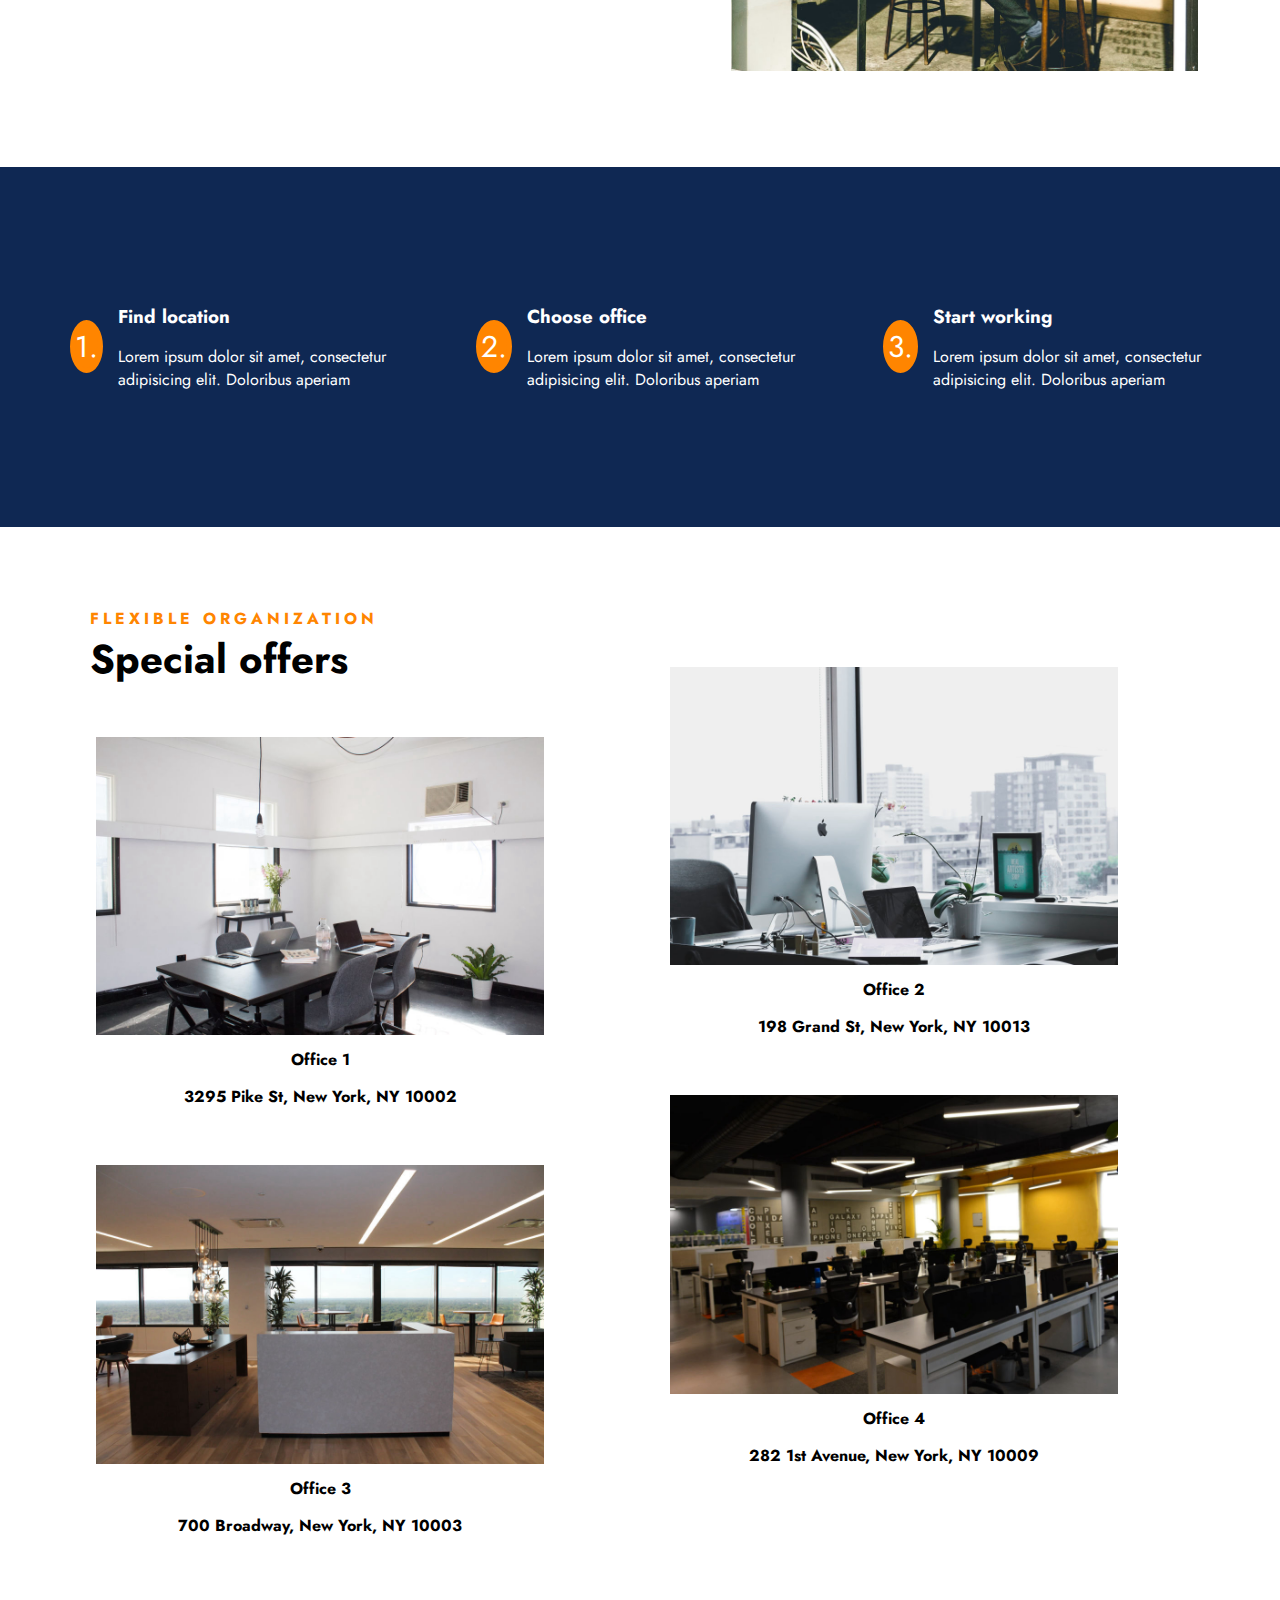
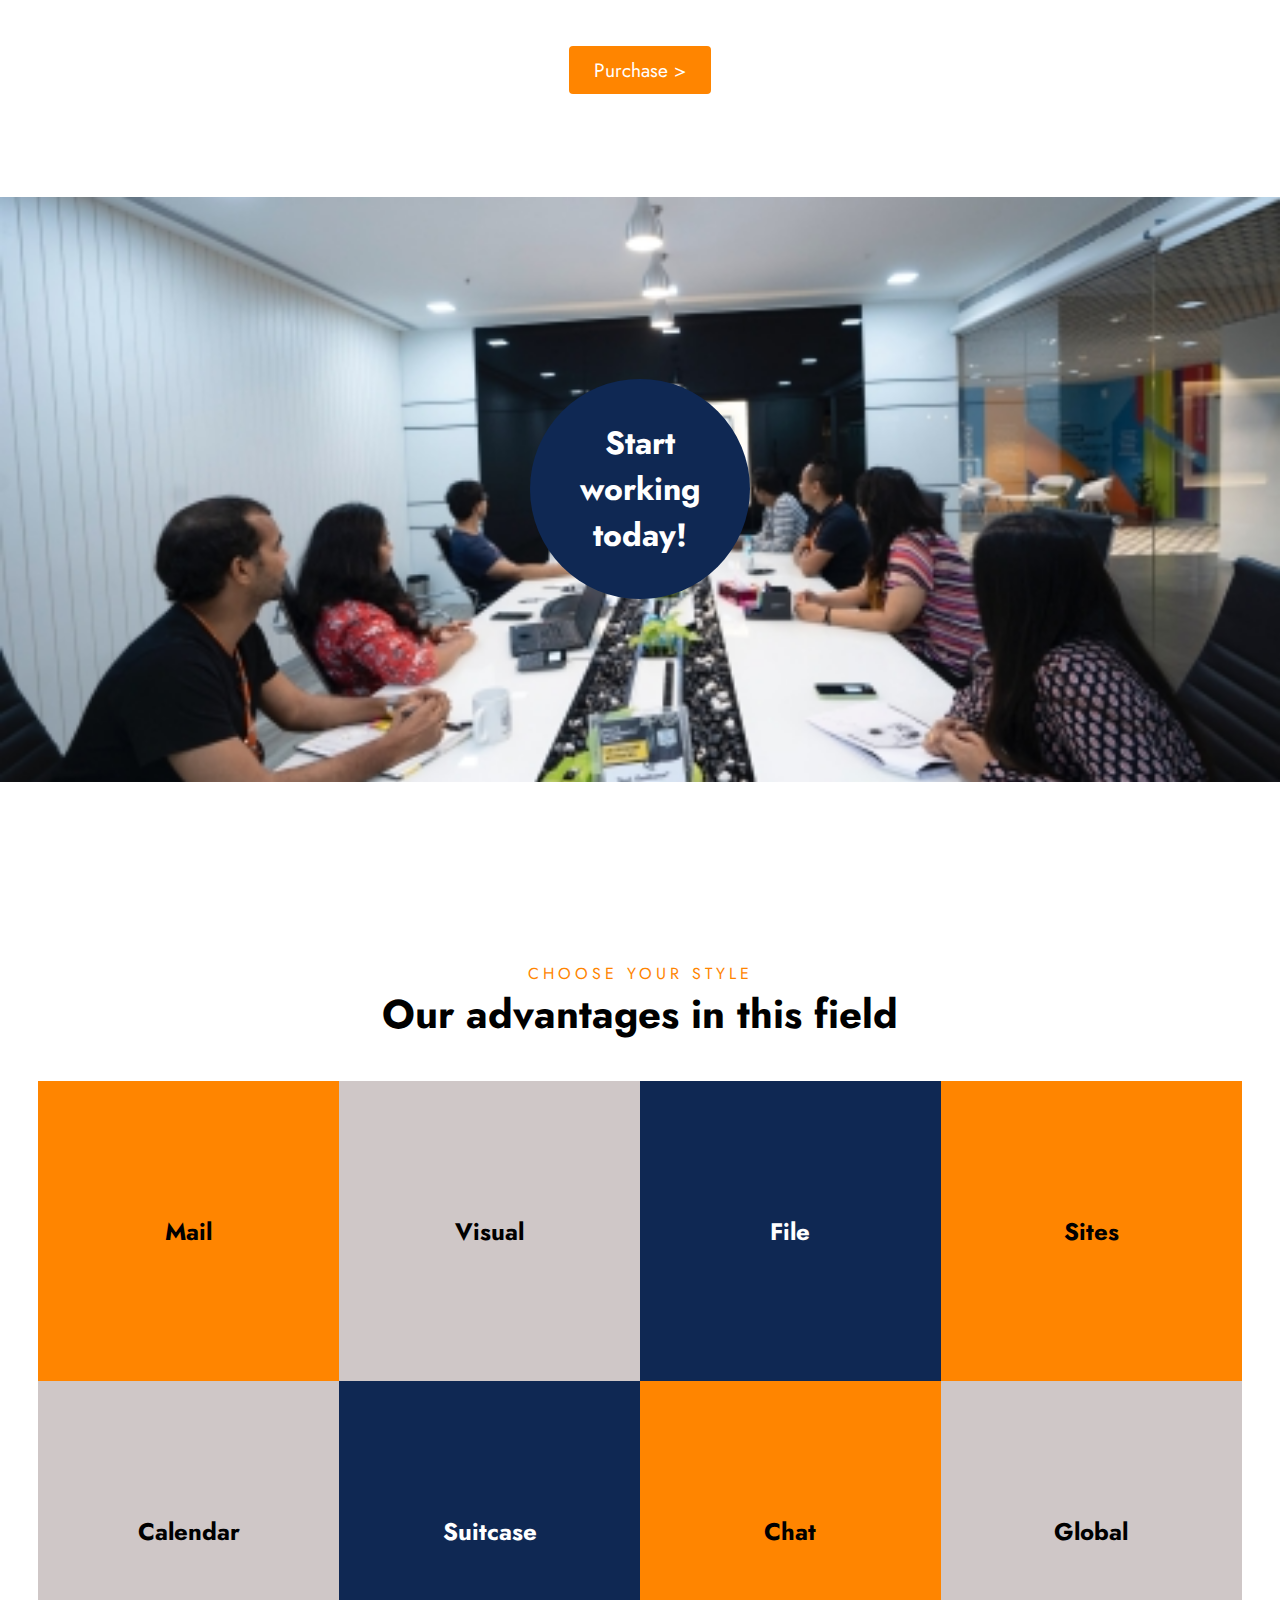
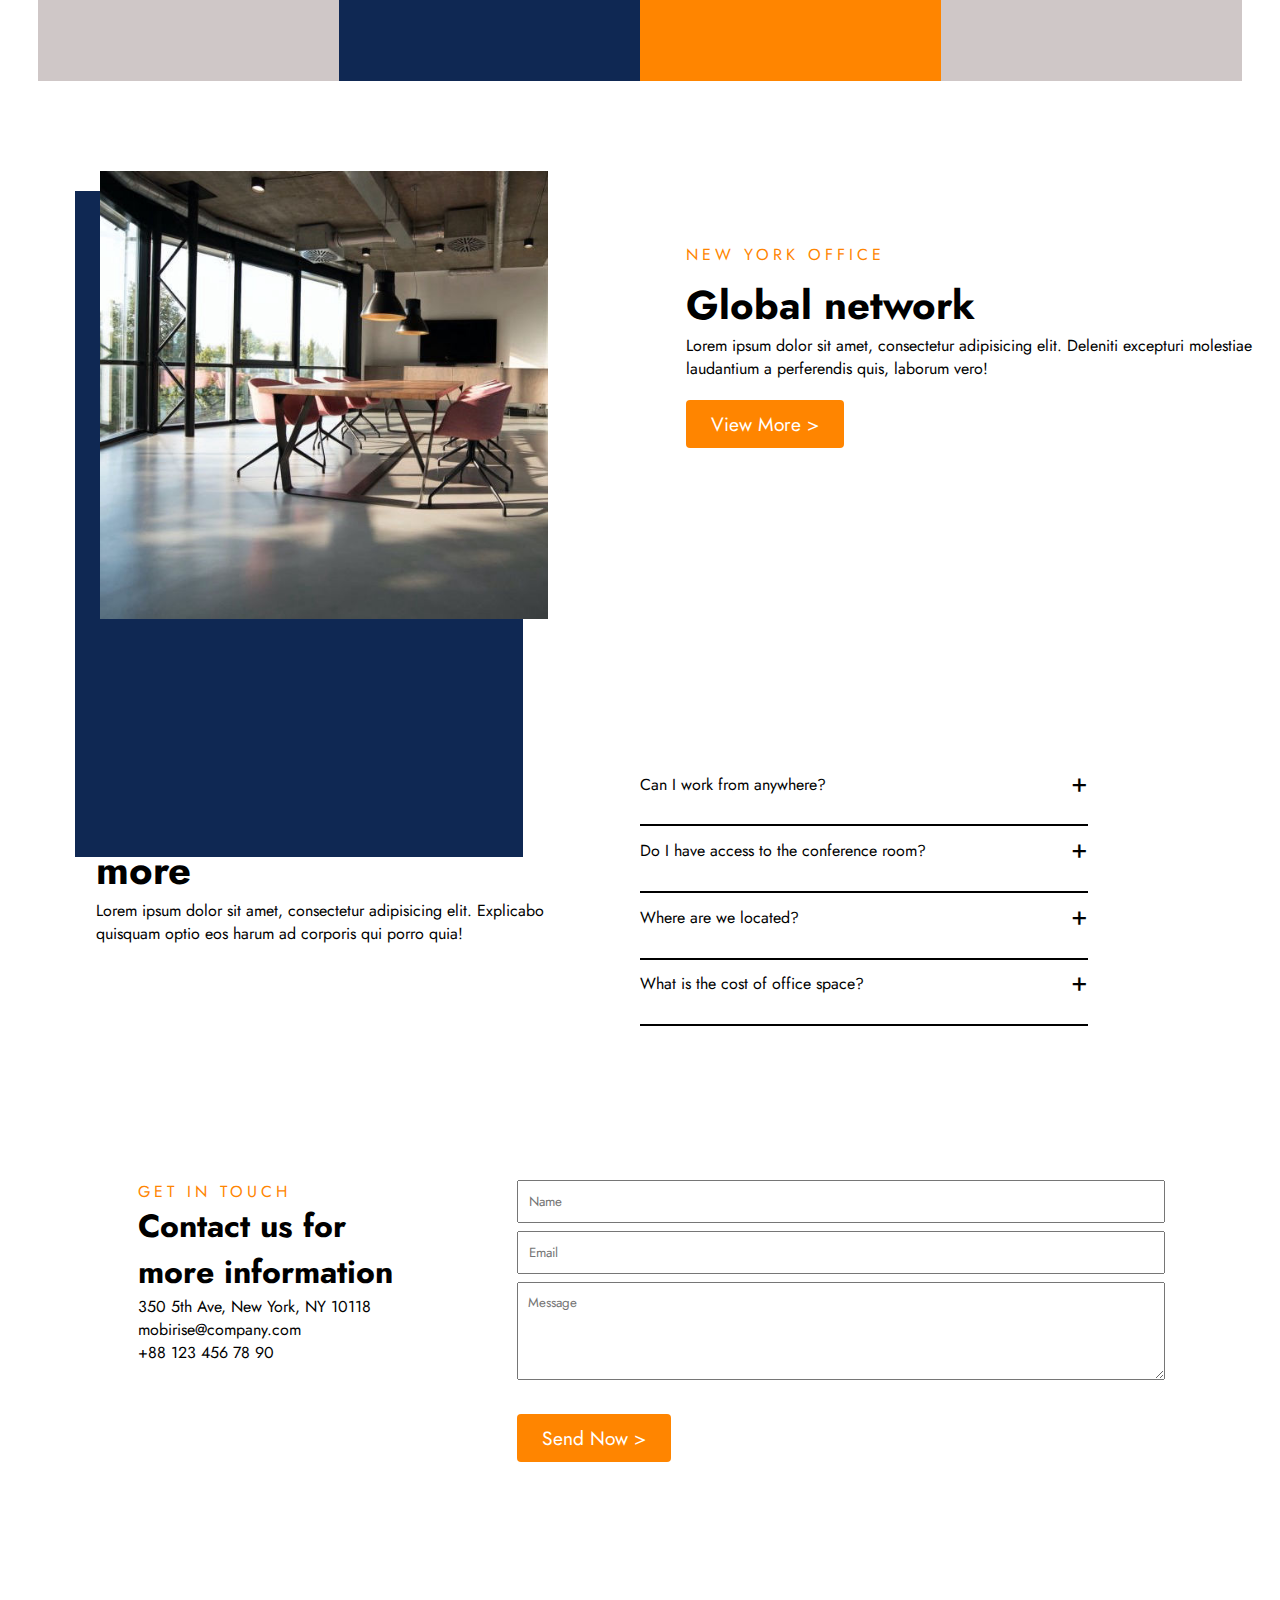
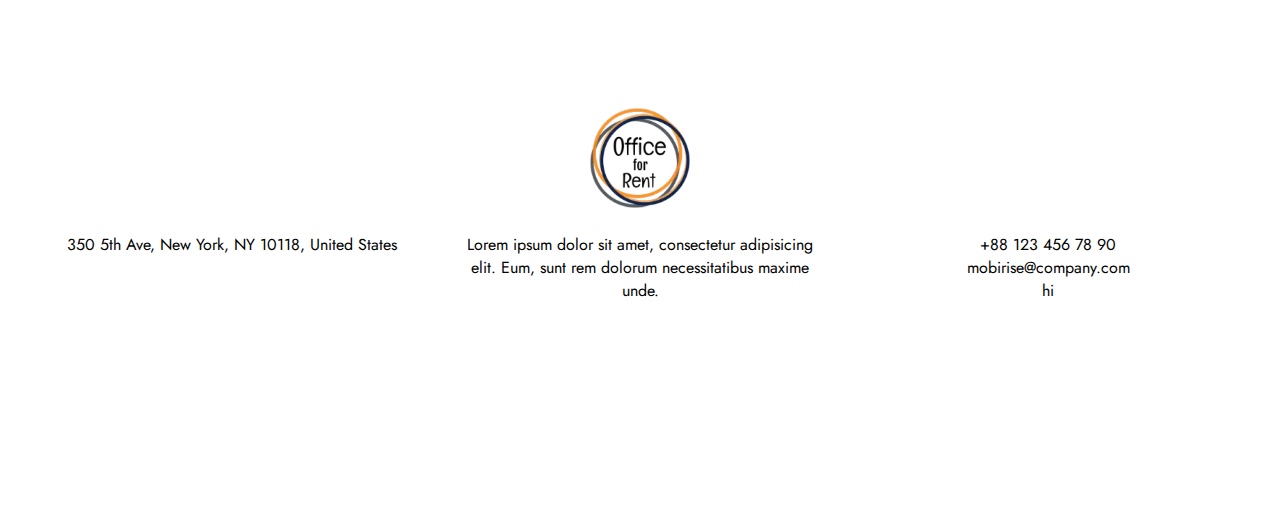
==== commit e562c5f1: "hi" ====
--- a/index.html
+++ b/index.html
@@ -2,7 +2,6 @@
 <html lang="en">
 
 <head>
-    <meta hello>
     <meta charset="UTF-8">
     <meta name="viewport" content="width=device-width, initial-scale=1.0">
     <title>home kavi</title>
@@ -32,7 +31,6 @@
                     <a href="#" class="about-none">Offers</a>
                 </div>
             </div>
-            <a href="">hello</a>
             <a href="#">Service</a>
             <a href="#">Offices</a>
             <a href="#">Contact</a>
